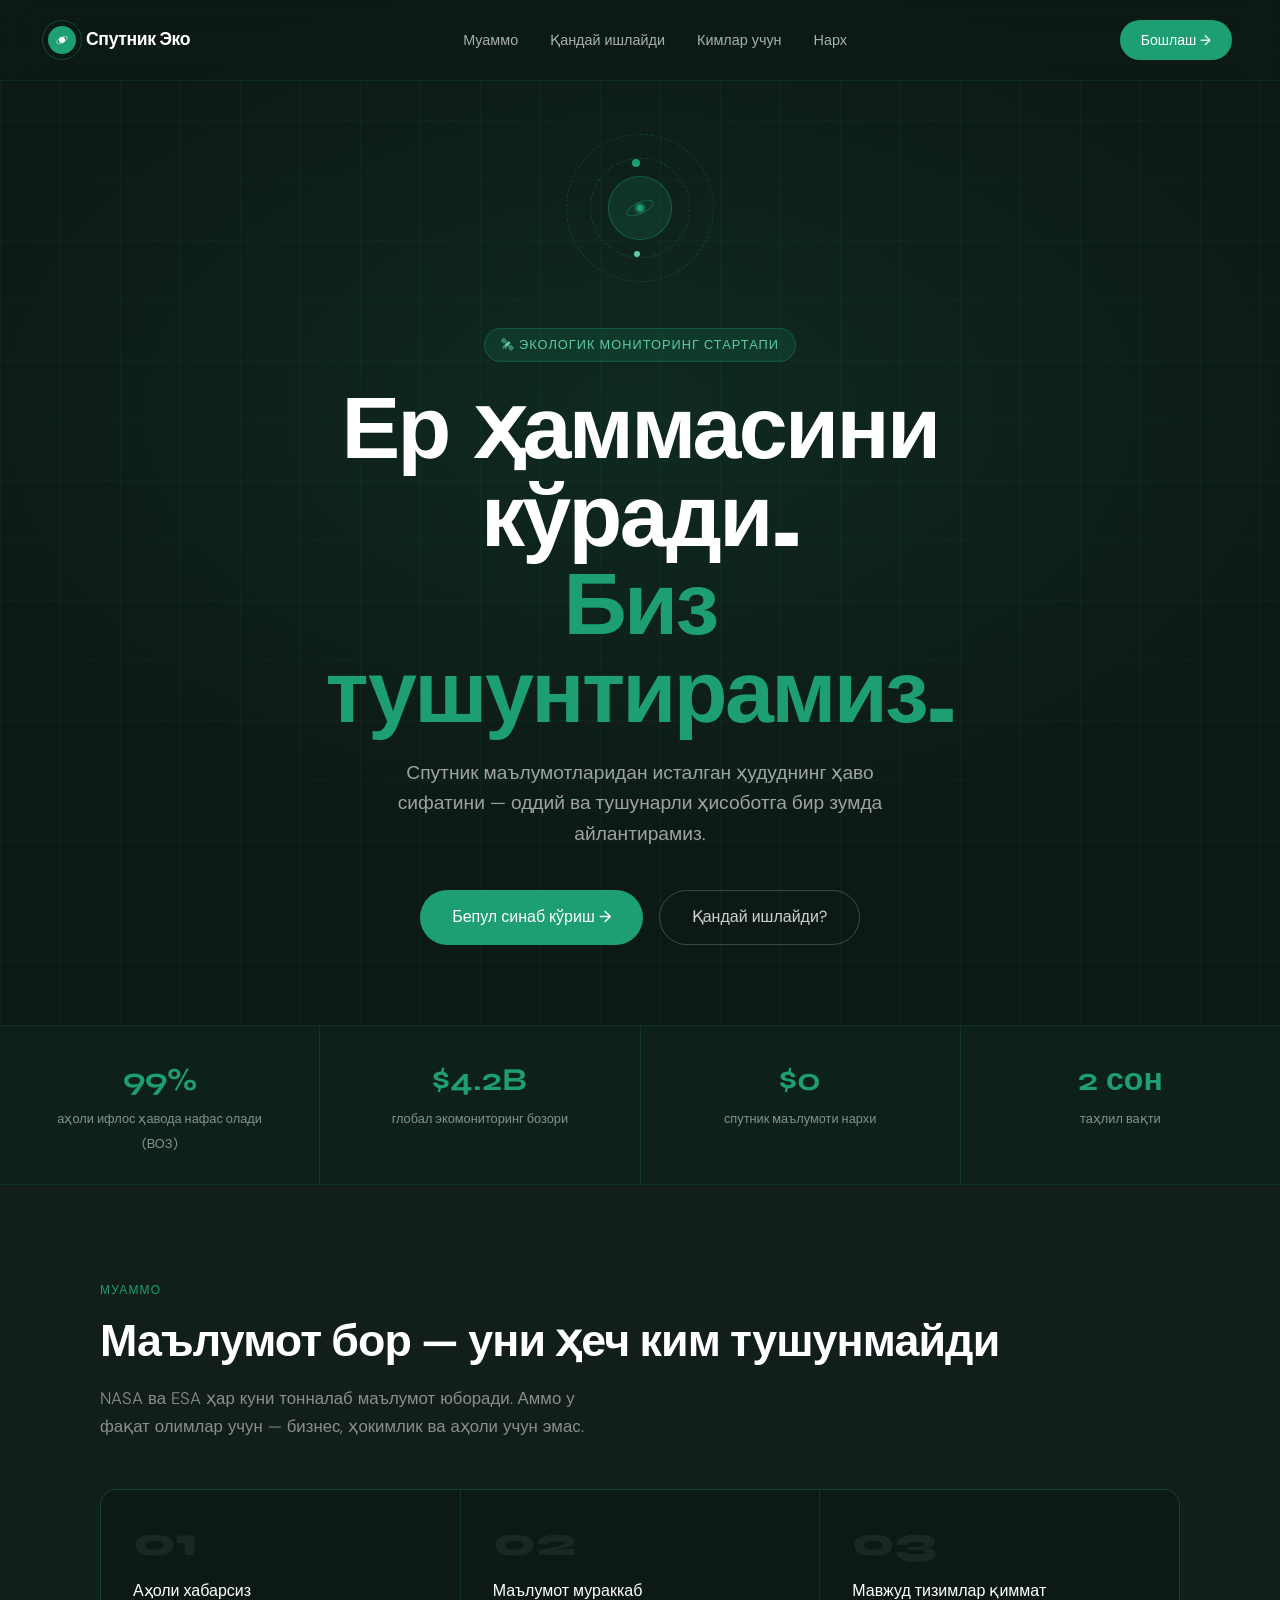
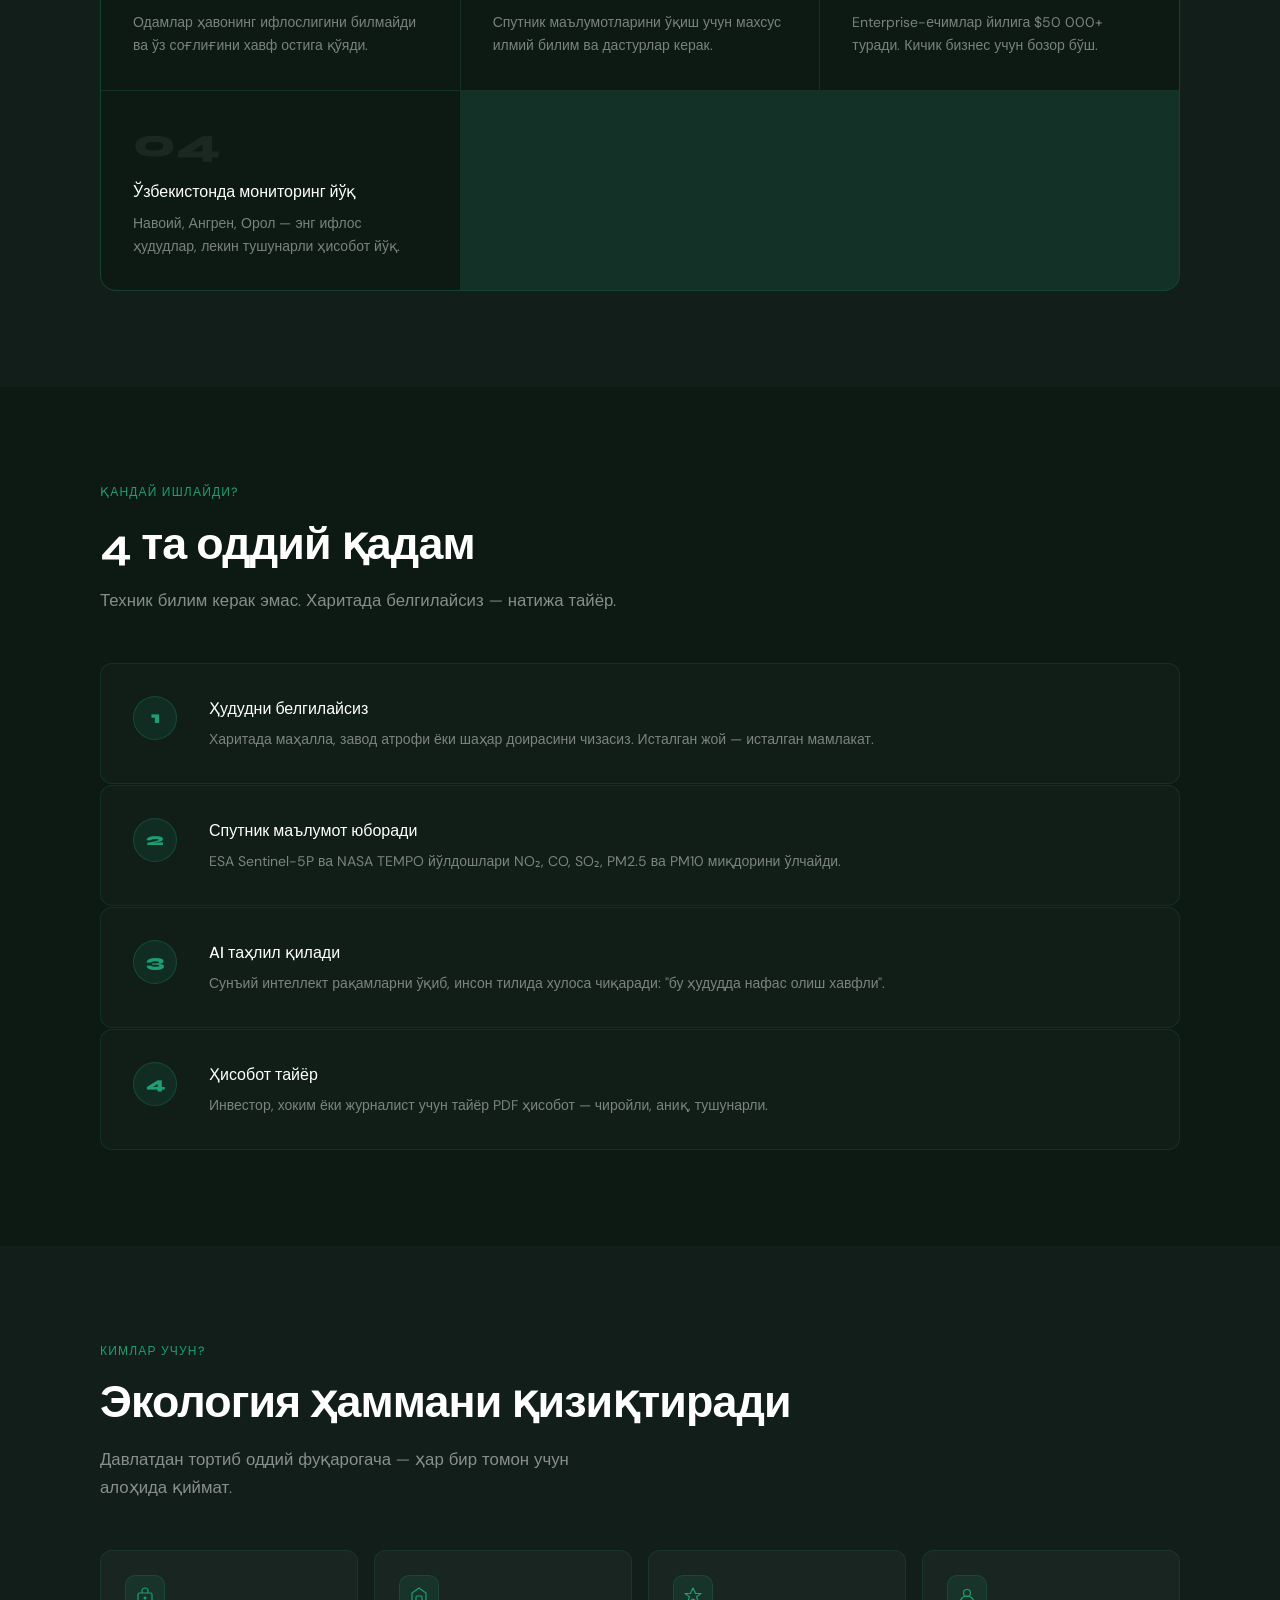
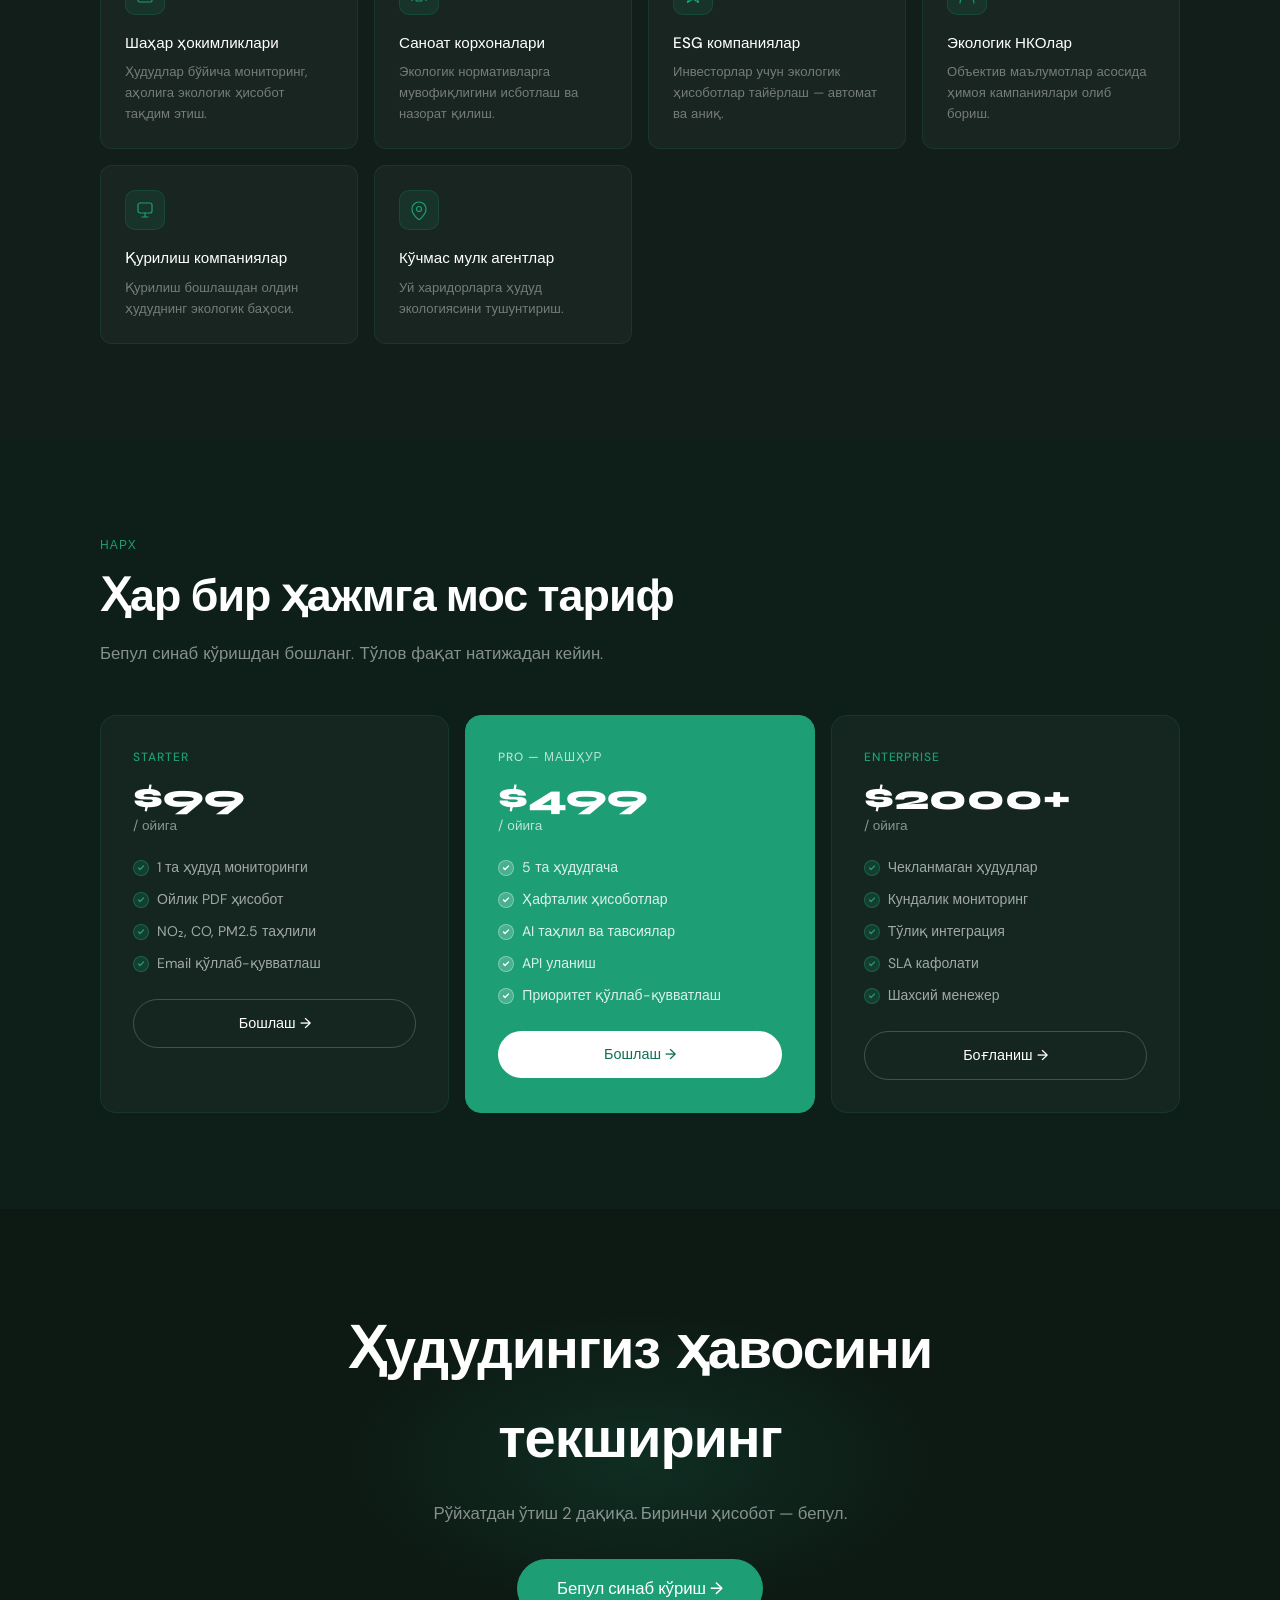
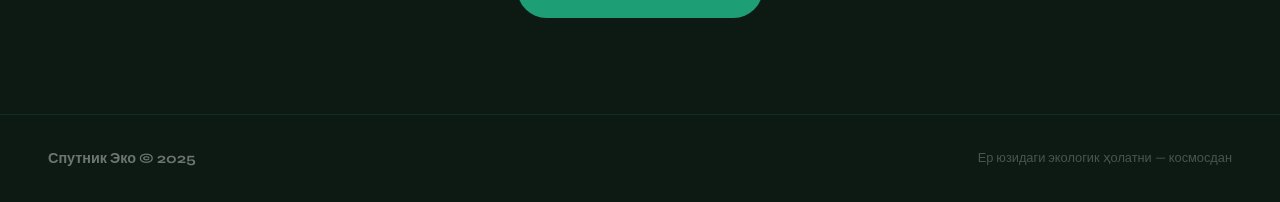
==== landing/index.html @ 4cb1cac5 "changes in landing" ====
<!DOCTYPE html>
<html lang="uz">
<head>
<meta charset="UTF-8">
<meta name="viewport" content="width=device-width, initial-scale=1.0">
<title>Спутник Эко — Экологик мониторинг платформаси</title>
<link href="https://fonts.googleapis.com/css2?family=Syne:wght@400;500;600;700;800&family=DM+Sans:ital,opsz,wght@0,9..40,300;0,9..40,400;0,9..40,500;1,9..40,300&display=swap" rel="stylesheet">
<style>
  *, *::before, *::after { box-sizing: border-box; margin: 0; padding: 0; }

  :root {
    --green: #1D9E75;
    --green-light: #5DCAA5;
    --green-dark: #0F6E56;
    --green-pale: #E1F5EE;
    --ink: #0D1A14;
    --ink2: #2A3D34;
    --muted: #6B8A7A;
    --border: rgba(29,158,117,0.15);
    --surface: #F4FAF7;
    --white: #FFFFFF;
  }

  html { scroll-behavior: smooth; }

  body {
    font-family: 'DM Sans', sans-serif;
    background: var(--ink);
    color: var(--white);
    overflow-x: hidden;
    line-height: 1.6;
  }

  /* ── NAV ── */
  nav {
    position: fixed; top: 0; left: 0; right: 0; z-index: 100;
    display: flex; align-items: center; justify-content: space-between;
    padding: 1.25rem 3rem;
    background: rgba(13,26,20,0.85);
    backdrop-filter: blur(16px);
    border-bottom: 1px solid var(--border);
  }
  .nav-logo {
    display: flex; align-items: center; gap: 10px;
    font-family: 'Syne', sans-serif; font-weight: 700; font-size: 1.1rem;
    color: var(--white); text-decoration: none; letter-spacing: -0.02em;
  }
  .nav-logo .dot {
    width: 28px; height: 28px; border-radius: 50%;
    background: var(--green); display: flex; align-items: center; justify-content: center;
    position: relative;
  }
  .nav-logo .dot::after {
    content: ''; position: absolute;
    width: 40px; height: 40px; border-radius: 50%;
    border: 1px solid rgba(29,158,117,0.35);
    animation: ping 2s ease-in-out infinite;
  }
  @keyframes ping {
    0%,100% { transform: scale(1); opacity: 0.6; }
    50% { transform: scale(1.3); opacity: 0; }
  }
  .nav-links { display: flex; gap: 2rem; list-style: none; }
  .nav-links a {
    color: rgba(255,255,255,0.65); text-decoration: none;
    font-size: 0.9rem; font-weight: 400; transition: color 0.2s;
  }
  .nav-links a:hover { color: var(--white); }
  .nav-cta {
    background: var(--green); color: var(--white);
    padding: 0.55rem 1.3rem; border-radius: 100px;
    font-size: 0.875rem; font-weight: 500; text-decoration: none;
    transition: background 0.2s;
  }
  .nav-cta:hover { background: var(--green-dark); }

  /* ── HERO ── */
  .hero {
    min-height: 100vh; display: flex; flex-direction: column;
    align-items: center; justify-content: center;
    padding: 8rem 2rem 5rem; text-align: center;
    position: relative; overflow: hidden;
  }
  .hero-bg {
    position: absolute; inset: 0; z-index: 0;
    background: radial-gradient(ellipse 80% 60% at 50% 40%, rgba(29,158,117,0.12) 0%, transparent 70%);
  }
  .grid-lines {
    position: absolute; inset: 0; z-index: 0;
    background-image:
      linear-gradient(rgba(29,158,117,0.06) 1px, transparent 1px),
      linear-gradient(90deg, rgba(29,158,117,0.06) 1px, transparent 1px);
    background-size: 60px 60px;
  }

  /* orbit animation */
  .orbit-wrap {
    position: relative; width: 160px; height: 160px;
    margin: 0 auto 2.5rem; z-index: 1;
  }
  .orbit-core {
    position: absolute; top: 50%; left: 50%;
    transform: translate(-50%,-50%);
    width: 64px; height: 64px; border-radius: 50%;
    background: rgba(29,158,117,0.15);
    border: 1px solid rgba(29,158,117,0.4);
    display: flex; align-items: center; justify-content: center;
  }
  .orbit-core svg { width: 32px; height: 32px; }
  .orbit-ring {
    position: absolute; top: 50%; left: 50%;
    border-radius: 50%; border: 1px dashed rgba(29,158,117,0.25);
  }
  .ring1 { width: 100px; height: 100px; margin: -50px 0 0 -50px; animation: spin 8s linear infinite; }
  .ring2 { width: 148px; height: 148px; margin: -74px 0 0 -74px; animation: spin 14s linear infinite reverse; }
  .orbit-dot {
    position: absolute; border-radius: 50%;
    top: 0; left: 50%; transform: translateX(-50%);
  }
  .d1 { width: 8px; height: 8px; background: var(--green); margin-left: -4px; }
  .d2 { width: 6px; height: 6px; background: var(--green-light); margin-left: -3px; top: auto; bottom: 0; }
  @keyframes spin { to { transform: rotate(360deg); } }

  .hero-tag {
    display: inline-block; z-index: 1; margin-bottom: 1.5rem;
    background: rgba(29,158,117,0.15); border: 1px solid rgba(29,158,117,0.3);
    color: var(--green-light); padding: 0.35rem 1rem; border-radius: 100px;
    font-size: 0.8rem; font-weight: 500; letter-spacing: 0.08em;
    text-transform: uppercase;
  }
  .hero h1 {
    font-family: 'Syne', sans-serif; font-weight: 800;
    font-size: clamp(2.8rem, 7vw, 5.5rem);
    line-height: 1.0; letter-spacing: -0.03em;
    color: var(--white); z-index: 1; max-width: 800px;
    margin-bottom: 1.25rem;
  }
  .hero h1 .accent { color: var(--green); }
  .hero p {
    font-size: clamp(1rem, 2vw, 1.2rem); color: rgba(255,255,255,0.6);
    max-width: 520px; z-index: 1; margin-bottom: 2.5rem; font-weight: 300;
  }
  .hero-btns { display: flex; gap: 1rem; flex-wrap: wrap; justify-content: center; z-index: 1; }
  .btn-primary {
    background: var(--green); color: var(--white);
    padding: 0.85rem 2rem; border-radius: 100px;
    font-size: 1rem; font-weight: 500; text-decoration: none;
    transition: all 0.2s; border: none; cursor: pointer;
    display: inline-flex; align-items: center; gap: 8px;
  }
  .btn-primary:hover { background: var(--green-dark); transform: translateY(-2px); }
  .btn-ghost {
    background: transparent; color: rgba(255,255,255,0.8);
    padding: 0.85rem 2rem; border-radius: 100px;
    font-size: 1rem; font-weight: 400; text-decoration: none;
    border: 1px solid rgba(255,255,255,0.2); transition: all 0.2s;
  }
  .btn-ghost:hover { border-color: rgba(255,255,255,0.5); color: var(--white); }

  /* stats strip */
  .stats-strip {
    background: rgba(29,158,117,0.06); border-top: 1px solid var(--border);
    border-bottom: 1px solid var(--border);
    display: flex; justify-content: center; flex-wrap: wrap; gap: 0;
  }
  .stat-item {
    padding: 1.75rem 3rem; text-align: center;
    border-right: 1px solid var(--border); flex: 1; min-width: 160px;
  }
  .stat-item:last-child { border-right: none; }
  .stat-num {
    font-family: 'Syne', sans-serif; font-size: 2rem; font-weight: 700;
    color: var(--green); display: block;
  }
  .stat-label { font-size: 0.8rem; color: rgba(255,255,255,0.5); margin-top: 2px; }

  /* ── SECTIONS ── */
  section { padding: 6rem 2rem; }
  .container { max-width: 1080px; margin: 0 auto; }
  .section-tag {
    font-size: 0.75rem; font-weight: 500; letter-spacing: 0.1em;
    text-transform: uppercase; color: var(--green); margin-bottom: 1rem;
    display: block;
  }
  .section-title {
    font-family: 'Syne', sans-serif; font-weight: 700;
    font-size: clamp(1.8rem, 4vw, 2.8rem);
    letter-spacing: -0.02em; line-height: 1.15;
    color: var(--white); margin-bottom: 1rem;
  }
  .section-sub {
    font-size: 1.05rem; color: rgba(255,255,255,0.5);
    max-width: 520px; font-weight: 300; line-height: 1.7;
  }

  /* ── PROBLEM ── */
  .problem-section { background: rgba(255,255,255,0.02); }
  .problem-grid {
    display: grid; grid-template-columns: repeat(auto-fit, minmax(280px, 1fr));
    gap: 1px; background: var(--border); border: 1px solid var(--border);
    border-radius: 16px; overflow: hidden; margin-top: 3rem;
  }
  .problem-card {
    background: var(--ink); padding: 2rem;
    transition: background 0.2s;
  }
  .problem-card:hover { background: rgba(29,158,117,0.05); }
  .prob-num {
    font-family: 'Syne', sans-serif; font-size: 2.5rem; font-weight: 800;
    color: rgba(255,255,255,0.06); line-height: 1; margin-bottom: 1rem;
  }
  .prob-title {
    font-size: 1rem; font-weight: 500; color: var(--white);
    margin-bottom: 0.5rem;
  }
  .prob-text { font-size: 0.875rem; color: rgba(255,255,255,0.45); line-height: 1.65; }

  /* ── HOW IT WORKS ── */
  .steps {
    display: flex; flex-direction: column; gap: 1px;
    margin-top: 3rem; position: relative;
  }
  .step {
    display: flex; gap: 2rem; align-items: flex-start;
    padding: 2rem; background: rgba(255,255,255,0.02);
    border: 1px solid var(--border); border-radius: 12px;
    transition: all 0.25s;
  }
  .step:hover { background: rgba(29,158,117,0.06); border-color: rgba(29,158,117,0.3); }
  .step-num {
    font-family: 'Syne', sans-serif; font-weight: 800; font-size: 1.1rem;
    color: var(--green); background: rgba(29,158,117,0.12);
    border: 1px solid rgba(29,158,117,0.25); border-radius: 50%;
    width: 44px; height: 44px; display: flex; align-items: center;
    justify-content: center; flex-shrink: 0;
  }
  .step-body h3 { font-size: 1rem; font-weight: 500; color: var(--white); margin-bottom: 0.4rem; }
  .step-body p { font-size: 0.875rem; color: rgba(255,255,255,0.45); line-height: 1.65; }

  /* ── FOR WHO ── */
  .audience-grid {
    display: grid; grid-template-columns: repeat(auto-fit, minmax(220px, 1fr));
    gap: 16px; margin-top: 3rem;
  }
  .aud-card {
    background: rgba(255,255,255,0.03); border: 1px solid var(--border);
    border-radius: 12px; padding: 1.5rem;
    transition: all 0.2s;
  }
  .aud-card:hover {
    background: rgba(29,158,117,0.08);
    border-color: rgba(29,158,117,0.3);
    transform: translateY(-4px);
  }
  .aud-icon {
    width: 40px; height: 40px; border-radius: 10px;
    background: rgba(29,158,117,0.12); border: 1px solid rgba(29,158,117,0.2);
    display: flex; align-items: center; justify-content: center;
    margin-bottom: 1rem;
  }
  .aud-title { font-size: 0.95rem; font-weight: 500; color: var(--white); margin-bottom: 0.4rem; }
  .aud-desc { font-size: 0.82rem; color: rgba(255,255,255,0.4); line-height: 1.6; }

  /* ── PRICING ── */
  .pricing-section { background: rgba(29,158,117,0.04); }
  .pricing-grid {
    display: grid; grid-template-columns: repeat(auto-fit, minmax(240px, 1fr));
    gap: 16px; margin-top: 3rem;
  }
  .price-card {
    background: rgba(255,255,255,0.03); border: 1px solid var(--border);
    border-radius: 16px; padding: 2rem; transition: all 0.2s;
  }
  .price-card.featured {
    background: var(--green); border-color: var(--green);
  }
  .price-card:hover:not(.featured) {
    border-color: rgba(29,158,117,0.4); transform: translateY(-4px);
  }
  .price-label { font-size: 0.75rem; font-weight: 500; letter-spacing: 0.08em; text-transform: uppercase; margin-bottom: 0.75rem; }
  .price-card:not(.featured) .price-label { color: var(--green); }
  .price-card.featured .price-label { color: rgba(255,255,255,0.7); }
  .price-amount {
    font-family: 'Syne', sans-serif; font-weight: 800; font-size: 2.2rem;
    color: var(--white); line-height: 1;
  }
  .price-period { font-size: 0.85rem; color: rgba(255,255,255,0.5); margin-bottom: 1.25rem; }
  .price-card.featured .price-period { color: rgba(255,255,255,0.7); }
  .price-features { list-style: none; display: flex; flex-direction: column; gap: 0.6rem; margin-bottom: 1.5rem; }
  .price-features li { font-size: 0.875rem; color: rgba(255,255,255,0.6); display: flex; align-items: center; gap: 8px; }
  .price-card.featured .price-features li { color: rgba(255,255,255,0.85); }
  .price-features li::before {
    content: ''; width: 16px; height: 16px; border-radius: 50%;
    background: rgba(29,158,117,0.2); border: 1px solid rgba(29,158,117,0.4);
    flex-shrink: 0; display: flex; align-items: center; justify-content: center;
    background-image: url("data:image/svg+xml,%3Csvg width='8' height='8' viewBox='0 0 8 8' fill='none' xmlns='http://www.w3.org/2000/svg'%3E%3Cpath d='M1.5 4L3 5.5L6.5 2' stroke='%231D9E75' stroke-width='1.2' stroke-linecap='round' stroke-linejoin='round'/%3E%3C/svg%3E");
    background-repeat: no-repeat; background-position: center;
  }
  .price-card.featured .price-features li::before {
    background-color: rgba(255,255,255,0.2); border-color: rgba(255,255,255,0.3);
    background-image: url("data:image/svg+xml,%3Csvg width='8' height='8' viewBox='0 0 8 8' fill='none' xmlns='http://www.w3.org/2000/svg'%3E%3Cpath d='M1.5 4L3 5.5L6.5 2' stroke='white' stroke-width='1.2' stroke-linecap='round' stroke-linejoin='round'/%3E%3C/svg%3E");
  }
  .price-btn {
    display: block; width: 100%; text-align: center;
    padding: 0.75rem; border-radius: 100px; font-size: 0.9rem;
    font-weight: 500; text-decoration: none; transition: all 0.2s; cursor: pointer; border: none;
  }
  .price-btn-outline {
    background: transparent; color: var(--white);
    border: 1px solid rgba(255,255,255,0.2);
  }
  .price-btn-outline:hover { border-color: var(--green); color: var(--green); }
  .price-btn-white { background: var(--white); color: var(--green-dark); }
  .price-btn-white:hover { background: var(--green-pale); }

  /* ── CTA ── */
  .cta-section {
    text-align: center; position: relative; overflow: hidden;
  }
  .cta-glow {
    position: absolute; top: 50%; left: 50%; transform: translate(-50%,-50%);
    width: 600px; height: 300px; border-radius: 50%;
    background: radial-gradient(ellipse, rgba(29,158,117,0.15) 0%, transparent 70%);
    pointer-events: none;
  }
  .cta-section h2 {
    font-family: 'Syne', sans-serif; font-weight: 800;
    font-size: clamp(2rem, 5vw, 3.5rem);
    letter-spacing: -0.02em; color: var(--white);
    max-width: 600px; margin: 0 auto 1rem; position: relative; z-index: 1;
  }
  .cta-section p { color: rgba(255,255,255,0.5); margin-bottom: 2rem; font-size: 1.05rem; position: relative; z-index: 1; }

  /* ── FOOTER ── */
  footer {
    border-top: 1px solid var(--border);
    padding: 2rem 3rem;
    display: flex; align-items: center; justify-content: space-between;
    flex-wrap: wrap; gap: 1rem;
  }
  .footer-logo {
    font-family: 'Syne', sans-serif; font-weight: 700;
    color: rgba(255,255,255,0.4); font-size: 0.9rem;
  }
  .footer-note { font-size: 0.8rem; color: rgba(255,255,255,0.25); }

  /* ── ANIMATIONS ── */
  .fade-in { opacity: 0; transform: translateY(24px); transition: opacity 0.7s ease, transform 0.7s ease; }
  .fade-in.visible { opacity: 1; transform: translateY(0); }

  @media (max-width: 640px) {
    nav { padding: 1rem 1.25rem; }
    .nav-links { display: none; }
    section { padding: 4rem 1.25rem; }
    .stat-item { padding: 1.25rem 1.5rem; }
    footer { padding: 1.5rem 1.25rem; flex-direction: column; }
  }
</style>
</head>
<body>

<!-- NAV -->
<nav>
  <a href="#" class="nav-logo">
    <div class="dot">
      <svg width="14" height="14" viewBox="0 0 14 14" fill="none">
        <circle cx="7" cy="7" r="3" fill="white"/>
        <ellipse cx="7" cy="7" rx="6" ry="2.5" stroke="white" stroke-width="0.8" fill="none" transform="rotate(-30 7 7)" opacity="0.6"/>
      </svg>
    </div>
    Спутник Эко
  </a>
  <ul class="nav-links">
    <li><a href="#muammo">Муаммо</a></li>
    <li><a href="#qanday">Қандай ишлайди</a></li>
    <li><a href="#kimlar">Кимлар учун</a></li>
    <li><a href="#narx">Нарх</a></li>
  </ul>
  <a href="#narx" class="nav-cta">Бошлаш →</a>
</nav>

<!-- HERO -->
<section class="hero">
  <div class="hero-bg"></div>
  <div class="grid-lines"></div>

  <div class="orbit-wrap">
    <div class="orbit-ring ring1">
      <div class="orbit-dot d1"></div>
      <div class="orbit-dot d2"></div>
    </div>
    <div class="orbit-ring ring2"></div>
    <div class="orbit-core">
      <svg viewBox="0 0 32 32" fill="none">
        <circle cx="16" cy="16" r="6" fill="#1D9E75" opacity="0.3"/>
        <circle cx="16" cy="16" r="3.5" fill="#1D9E75"/>
        <ellipse cx="16" cy="16" rx="14" ry="5.5" stroke="#1D9E75" stroke-width="1" fill="none" opacity="0.4" transform="rotate(-25 16 16)"/>
      </svg>
    </div>
  </div>

  <div class="hero-tag">🛰 Экологик мониторинг стартапи</div>

  <h1>
    Ер ҳаммасини кўради.<br>
    <span class="accent">Биз тушунтирамиз.</span>
  </h1>

  <p>Спутник маълумотларидан исталган ҳудуднинг ҳаво сифатини — оддий ва тушунарли ҳисоботга бир зумда айлантирамиз.</p>

  <div class="hero-btns">
    <a href="#narx" class="btn-primary">Бепул синаб кўриш →</a>
    <a href="#qanday" class="btn-ghost">Қандай ишлайди?</a>
  </div>
</section>

<!-- STATS -->
<div class="stats-strip">
  <div class="stat-item">
    <span class="stat-num">99%</span>
    <span class="stat-label">аҳоли ифлос ҳавода нафас олади (ВОЗ)</span>
  </div>
  <div class="stat-item">
    <span class="stat-num">$4.2B</span>
    <span class="stat-label">глобал экомониторинг бозори</span>
  </div>
  <div class="stat-item">
    <span class="stat-num">$0</span>
    <span class="stat-label">спутник маълумоти нархи</span>
  </div>
  <div class="stat-item">
    <span class="stat-num">2 сон</span>
    <span class="stat-label">таҳлил вақти</span>
  </div>
</div>

<!-- PROBLEM -->
<section id="muammo" class="problem-section">
  <div class="container">
    <span class="section-tag fade-in">Муаммо</span>
    <h2 class="section-title fade-in">Маълумот бор — уни ҳеч ким тушунмайди</h2>
    <p class="section-sub fade-in">NASA ва ESA ҳар куни тонналаб маълумот юборади. Аммо у фақат олимлар учун — бизнес, ҳокимлик ва аҳоли учун эмас.</p>
    <div class="problem-grid">
      <div class="problem-card fade-in">
        <div class="prob-num">01</div>
        <div class="prob-title">Аҳоли хабарсиз</div>
        <div class="prob-text">Одамлар ҳавонинг ифлослигини билмайди ва ўз соғлиғини хавф остига қўяди.</div>
      </div>
      <div class="problem-card fade-in">
        <div class="prob-num">02</div>
        <div class="prob-title">Маълумот мураккаб</div>
        <div class="prob-text">Спутник маълумотларини ўқиш учун махсус илмий билим ва дастурлар керак.</div>
      </div>
      <div class="problem-card fade-in">
        <div class="prob-num">03</div>
        <div class="prob-title">Мавжуд тизимлар қиммат</div>
        <div class="prob-text">Enterprise-ечимлар йилига $50 000+ туради. Кичик бизнес учун бозор бўш.</div>
      </div>
      <div class="problem-card fade-in">
        <div class="prob-num">04</div>
        <div class="prob-title">Ўзбекистонда мониторинг йўқ</div>
        <div class="prob-text">Навоий, Ангрен, Орол — энг ифлос ҳудудлар, лекин тушунарли ҳисобот йўқ.</div>
      </div>
    </div>
  </div>
</section>

<!-- HOW IT WORKS -->
<section id="qanday">
  <div class="container">
    <span class="section-tag fade-in">Қандай ишлайди?</span>
    <h2 class="section-title fade-in">4 та оддий қадам</h2>
    <p class="section-sub fade-in">Техник билим керак эмас. Харитада белгилайсиз — натижа тайёр.</p>
    <div class="steps">
      <div class="step fade-in">
        <div class="step-num">1</div>
        <div class="step-body">
          <h3>Ҳудудни белгилайсиз</h3>
          <p>Харитада маҳалла, завод атрофи ёки шаҳар доирасини чизасиз. Исталган жой — исталган мамлакат.</p>
        </div>
      </div>
      <div class="step fade-in">
        <div class="step-num">2</div>
        <div class="step-body">
          <h3>Спутник маълумот юборади</h3>
          <p>ESA Sentinel-5P ва NASA TEMPO йўлдошлари NO₂, CO, SO₂, PM2.5 ва PM10 миқдорини ўлчайди.</p>
        </div>
      </div>
      <div class="step fade-in">
        <div class="step-num">3</div>
        <div class="step-body">
          <h3>AI таҳлил қилади</h3>
          <p>Сунъий интеллект рақамларни ўқиб, инсон тилида хулоса чиқаради: "бу ҳудудда нафас олиш хавфли".</p>
        </div>
      </div>
      <div class="step fade-in">
        <div class="step-num">4</div>
        <div class="step-body">
          <h3>Ҳисобот тайёр</h3>
          <p>Инвестор, хоким ёки журналист учун тайёр PDF ҳисобот — чиройли, аниқ, тушунарли.</p>
        </div>
      </div>
    </div>
  </div>
</section>

<!-- FOR WHO -->
<section id="kimlar" style="background: rgba(255,255,255,0.02);">
  <div class="container">
    <span class="section-tag fade-in">Кимлар учун?</span>
    <h2 class="section-title fade-in">Экология ҳаммани қизиқтиради</h2>
    <p class="section-sub fade-in">Давлатдан тортиб оддий фуқарогача — ҳар бир томон учун алоҳида қиймат.</p>
    <div class="audience-grid">
      <div class="aud-card fade-in">
        <div class="aud-icon">
          <svg width="20" height="20" viewBox="0 0 20 20" fill="none">
            <rect x="3" y="8" width="14" height="9" rx="1.5" stroke="#1D9E75" stroke-width="1.2"/>
            <path d="M7 8V6a3 3 0 016 0v2" stroke="#1D9E75" stroke-width="1.2"/>
            <circle cx="10" cy="13" r="1.5" fill="#1D9E75"/>
          </svg>
        </div>
        <div class="aud-title">Шаҳар ҳокимликлари</div>
        <div class="aud-desc">Ҳудудлар бўйича мониторинг, аҳолига экологик ҳисобот тақдим этиш.</div>
      </div>
      <div class="aud-card fade-in">
        <div class="aud-icon">
          <svg width="20" height="20" viewBox="0 0 20 20" fill="none">
            <path d="M3 16V8l7-5 7 5v8" stroke="#1D9E75" stroke-width="1.2"/>
            <rect x="7" y="11" width="6" height="5" rx="1" stroke="#1D9E75" stroke-width="1.2"/>
          </svg>
        </div>
        <div class="aud-title">Саноат корхоналари</div>
        <div class="aud-desc">Экологик нормативларга мувофиқлигини исботлаш ва назорат қилиш.</div>
      </div>
      <div class="aud-card fade-in">
        <div class="aud-icon">
          <svg width="20" height="20" viewBox="0 0 20 20" fill="none">
            <path d="M10 3L12.5 8.5H18L13.5 11.8L15.5 17.5L10 14L4.5 17.5L6.5 11.8L2 8.5H7.5L10 3Z" stroke="#1D9E75" stroke-width="1.2" stroke-linejoin="round"/>
          </svg>
        </div>
        <div class="aud-title">ESG компаниялар</div>
        <div class="aud-desc">Инвесторлар учун экологик ҳисоботлар тайёрлаш — автомат ва аниқ.</div>
      </div>
      <div class="aud-card fade-in">
        <div class="aud-icon">
          <svg width="20" height="20" viewBox="0 0 20 20" fill="none">
            <circle cx="10" cy="8" r="3.5" stroke="#1D9E75" stroke-width="1.2"/>
            <path d="M3 18c0-3.9 3.1-7 7-7s7 3.1 7 7" stroke="#1D9E75" stroke-width="1.2" stroke-linecap="round"/>
          </svg>
        </div>
        <div class="aud-title">Экологик НКОлар</div>
        <div class="aud-desc">Объектив маълумотлар асосида ҳимоя кампаниялари олиб бориш.</div>
      </div>
      <div class="aud-card fade-in">
        <div class="aud-icon">
          <svg width="20" height="20" viewBox="0 0 20 20" fill="none">
            <rect x="3" y="3" width="14" height="10" rx="2" stroke="#1D9E75" stroke-width="1.2"/>
            <path d="M7 17h6M10 13v4" stroke="#1D9E75" stroke-width="1.2" stroke-linecap="round"/>
          </svg>
        </div>
        <div class="aud-title">Қурилиш компаниялар</div>
        <div class="aud-desc">Қурилиш бошлашдан олдин ҳудуднинг экологик баҳоси.</div>
      </div>
      <div class="aud-card fade-in">
        <div class="aud-icon">
          <svg width="20" height="20" viewBox="0 0 20 20" fill="none">
            <path d="M10 2C6.1 2 3 5.1 3 9c0 5.3 7 11 7 11s7-5.7 7-11c0-3.9-3.1-7-7-7z" stroke="#1D9E75" stroke-width="1.2"/>
            <circle cx="10" cy="9" r="2.5" stroke="#1D9E75" stroke-width="1.2"/>
          </svg>
        </div>
        <div class="aud-title">Кўчмас мулк агентлар</div>
        <div class="aud-desc">Уй харидорларга ҳудуд экологиясини тушунтириш.</div>
      </div>
    </div>
  </div>
</section>

<!-- PRICING -->
<section id="narx" class="pricing-section">
  <div class="container">
    <span class="section-tag fade-in">Нарх</span>
    <h2 class="section-title fade-in">Ҳар бир ҳажмга мос тариф</h2>
    <p class="section-sub fade-in">Бепул синаб кўришдан бошланг. Тўлов фақат натижадан кейин.</p>
    <div class="pricing-grid">
      <div class="price-card fade-in">
        <div class="price-label">Starter</div>
        <div class="price-amount">$99</div>
        <div class="price-period">/ ойига</div>
        <ul class="price-features">
          <li>1 та ҳудуд мониторинги</li>
          <li>Ойлик PDF ҳисобот</li>
          <li>NO₂, CO, PM2.5 таҳлили</li>
          <li>Email қўллаб-қувватлаш</li>
        </ul>
        <a href="#" class="price-btn price-btn-outline">Бошлаш →</a>
      </div>
      <div class="price-card featured fade-in">
        <div class="price-label">Pro — Машҳур</div>
        <div class="price-amount">$499</div>
        <div class="price-period">/ ойига</div>
        <ul class="price-features">
          <li>5 та ҳудудгача</li>
          <li>Ҳафталик ҳисоботлар</li>
          <li>AI таҳлил ва тавсиялар</li>
          <li>API уланиш</li>
          <li>Приоритет қўллаб-қувватлаш</li>
        </ul>
        <a href="#" class="price-btn price-btn-white">Бошлаш →</a>
      </div>
      <div class="price-card fade-in">
        <div class="price-label">Enterprise</div>
        <div class="price-amount">$2000+</div>
        <div class="price-period">/ ойига</div>
        <ul class="price-features">
          <li>Чекланмаган ҳудудлар</li>
          <li>Кундалик мониторинг</li>
          <li>Тўлиқ интеграция</li>
          <li>SLA кафолати</li>
          <li>Шахсий менежер</li>
        </ul>
        <a href="#" class="price-btn price-btn-outline">Боғланиш →</a>
      </div>
    </div>
  </div>
</section>

<!-- CTA -->
<section class="cta-section">
  <div class="cta-glow"></div>
  <div class="container" style="text-align:center;">
    <h2 class="fade-in">Ҳудудингиз ҳавосини текширинг</h2>
    <p class="fade-in">Рўйхатдан ўтиш 2 дақиқа. Биринчи ҳисобот — бепул.</p>
    <a href="#" class="btn-primary fade-in" style="display:inline-flex; font-size:1.05rem; padding: 1rem 2.5rem;">
      Бепул синаб кўриш →
    </a>
  </div>
</section>

<!-- FOOTER -->
<footer>
  <div class="footer-logo">Спутник Эко © 2025</div>
  <div class="footer-note">Ер юзидаги экологик ҳолатни — космосдан</div>
</footer>

<script>
  const observer = new IntersectionObserver((entries) => {
    entries.forEach((e, i) => {
      if (e.isIntersecting) {
        setTimeout(() => e.target.classList.add('visible'), i * 80);
        observer.unobserve(e.target);
      }
    });
  }, { threshold: 0.12 });
  document.querySelectorAll('.fade-in').forEach(el => observer.observe(el));
</script>
</body>
</html>
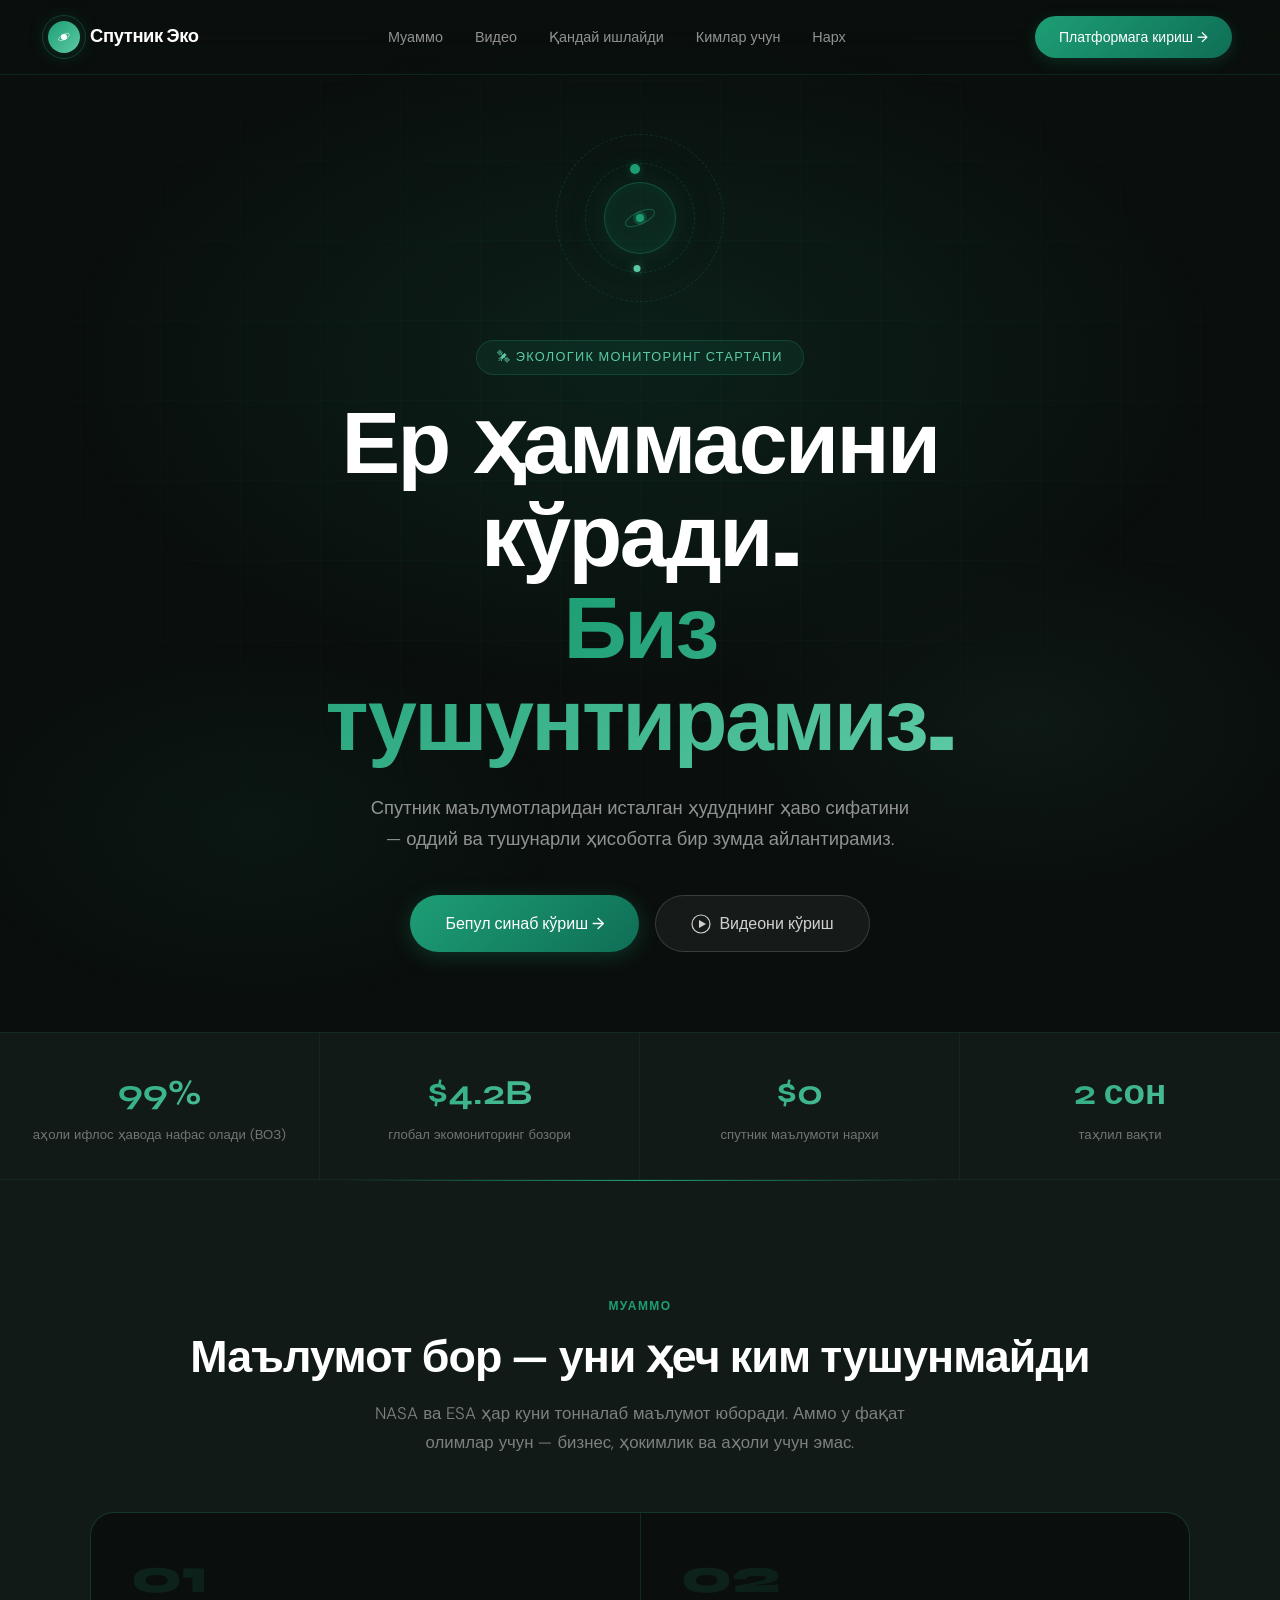
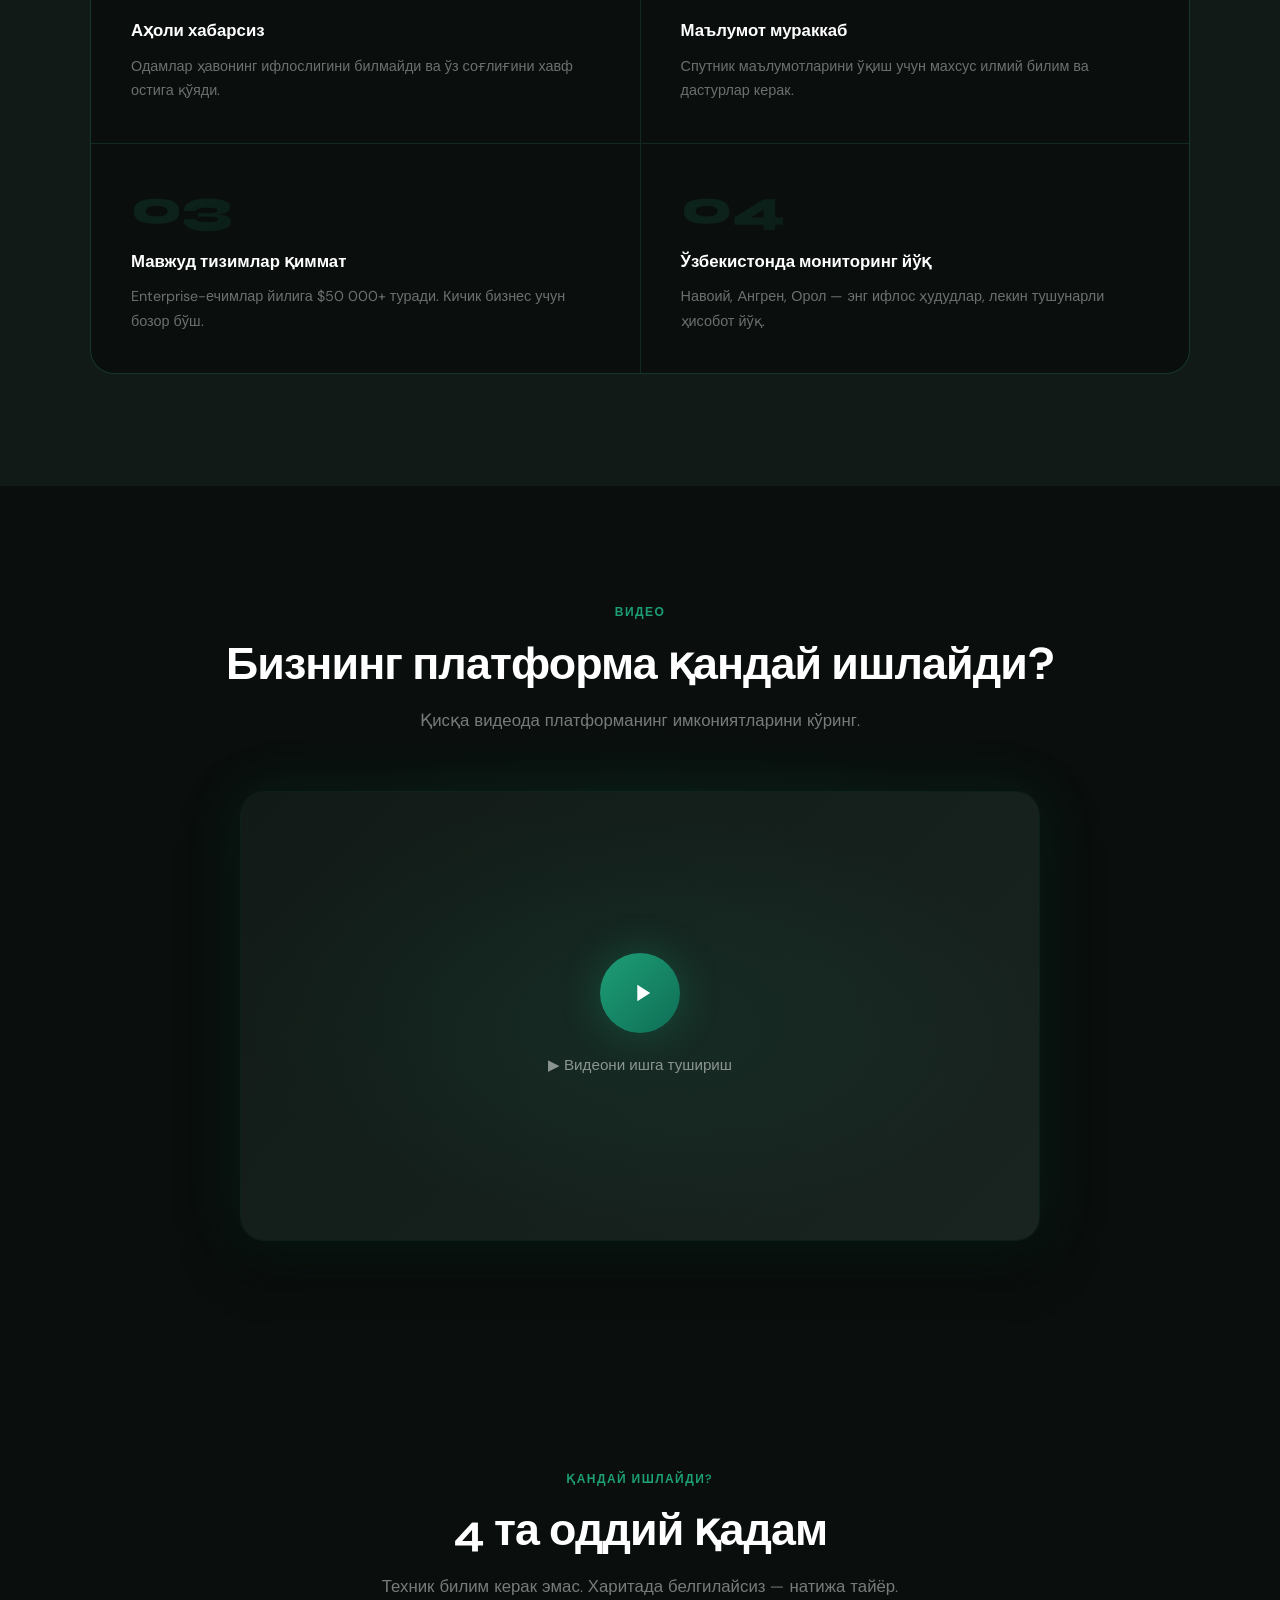
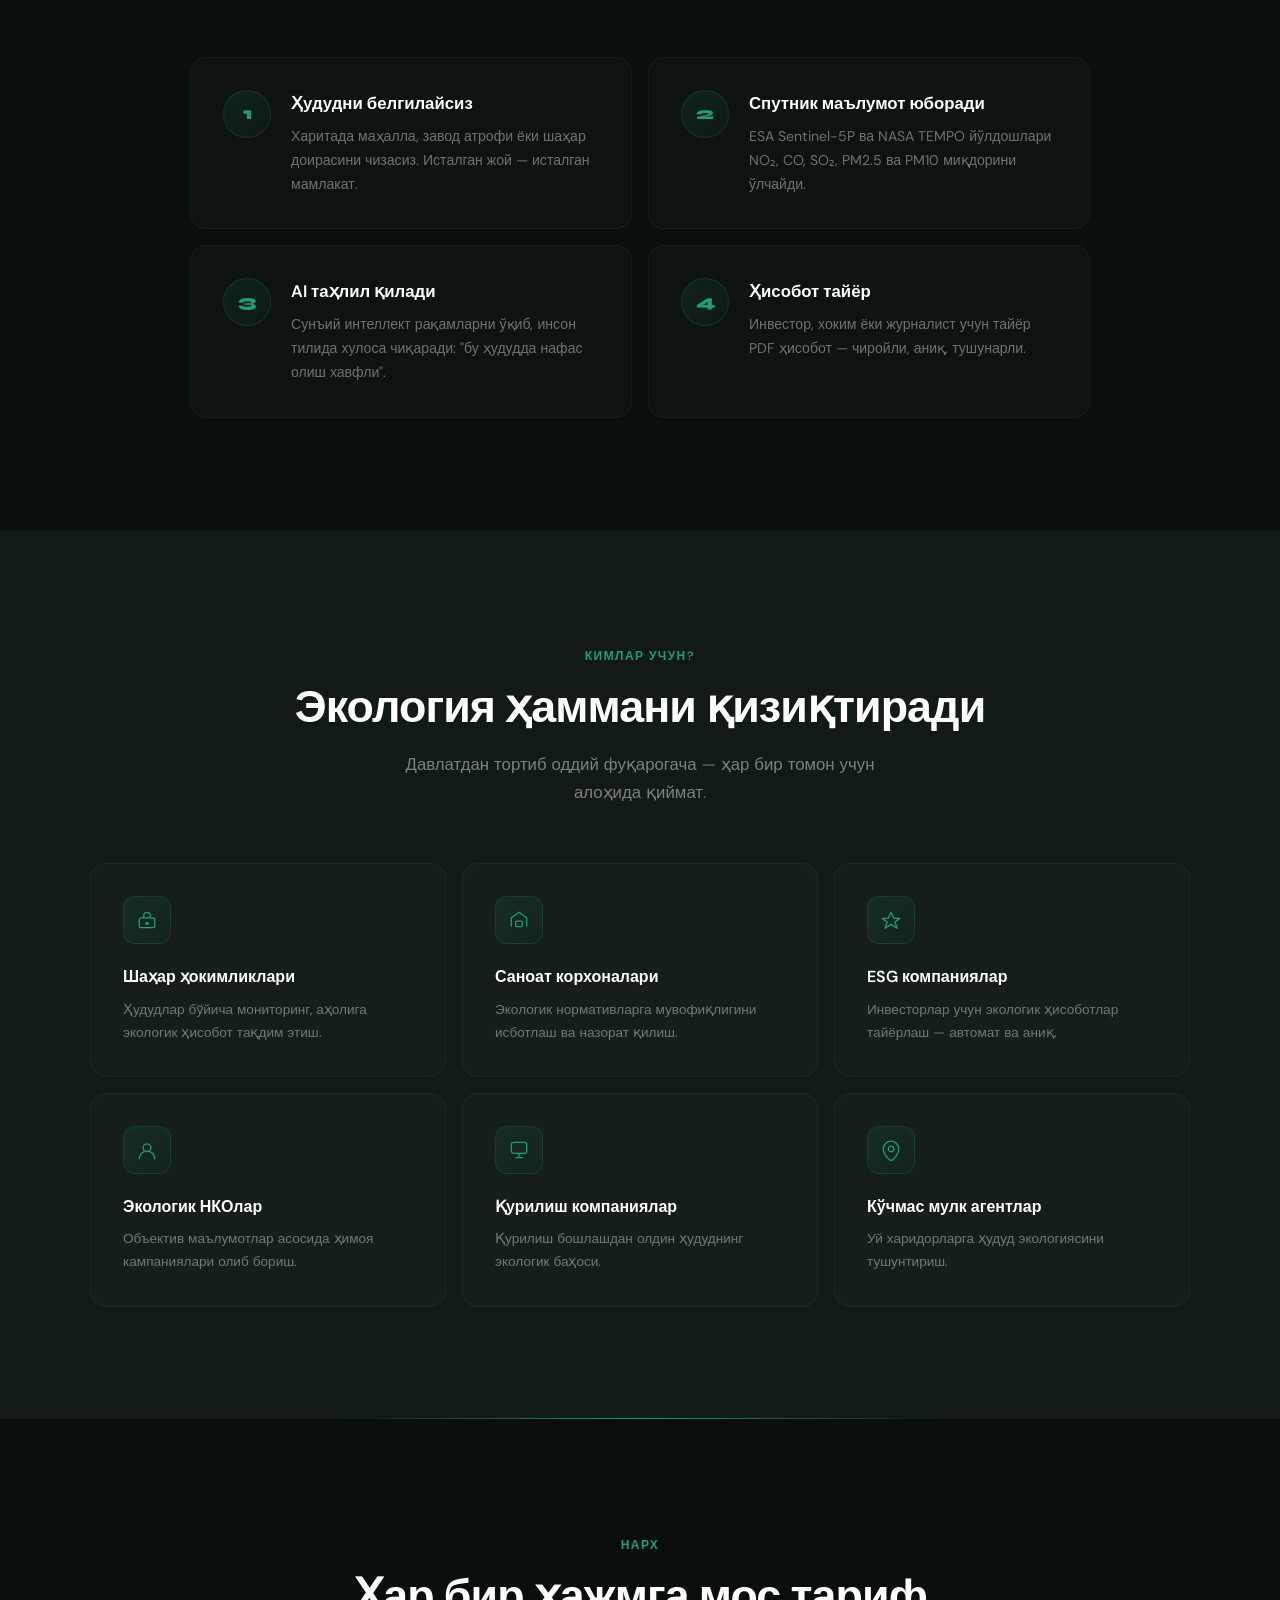
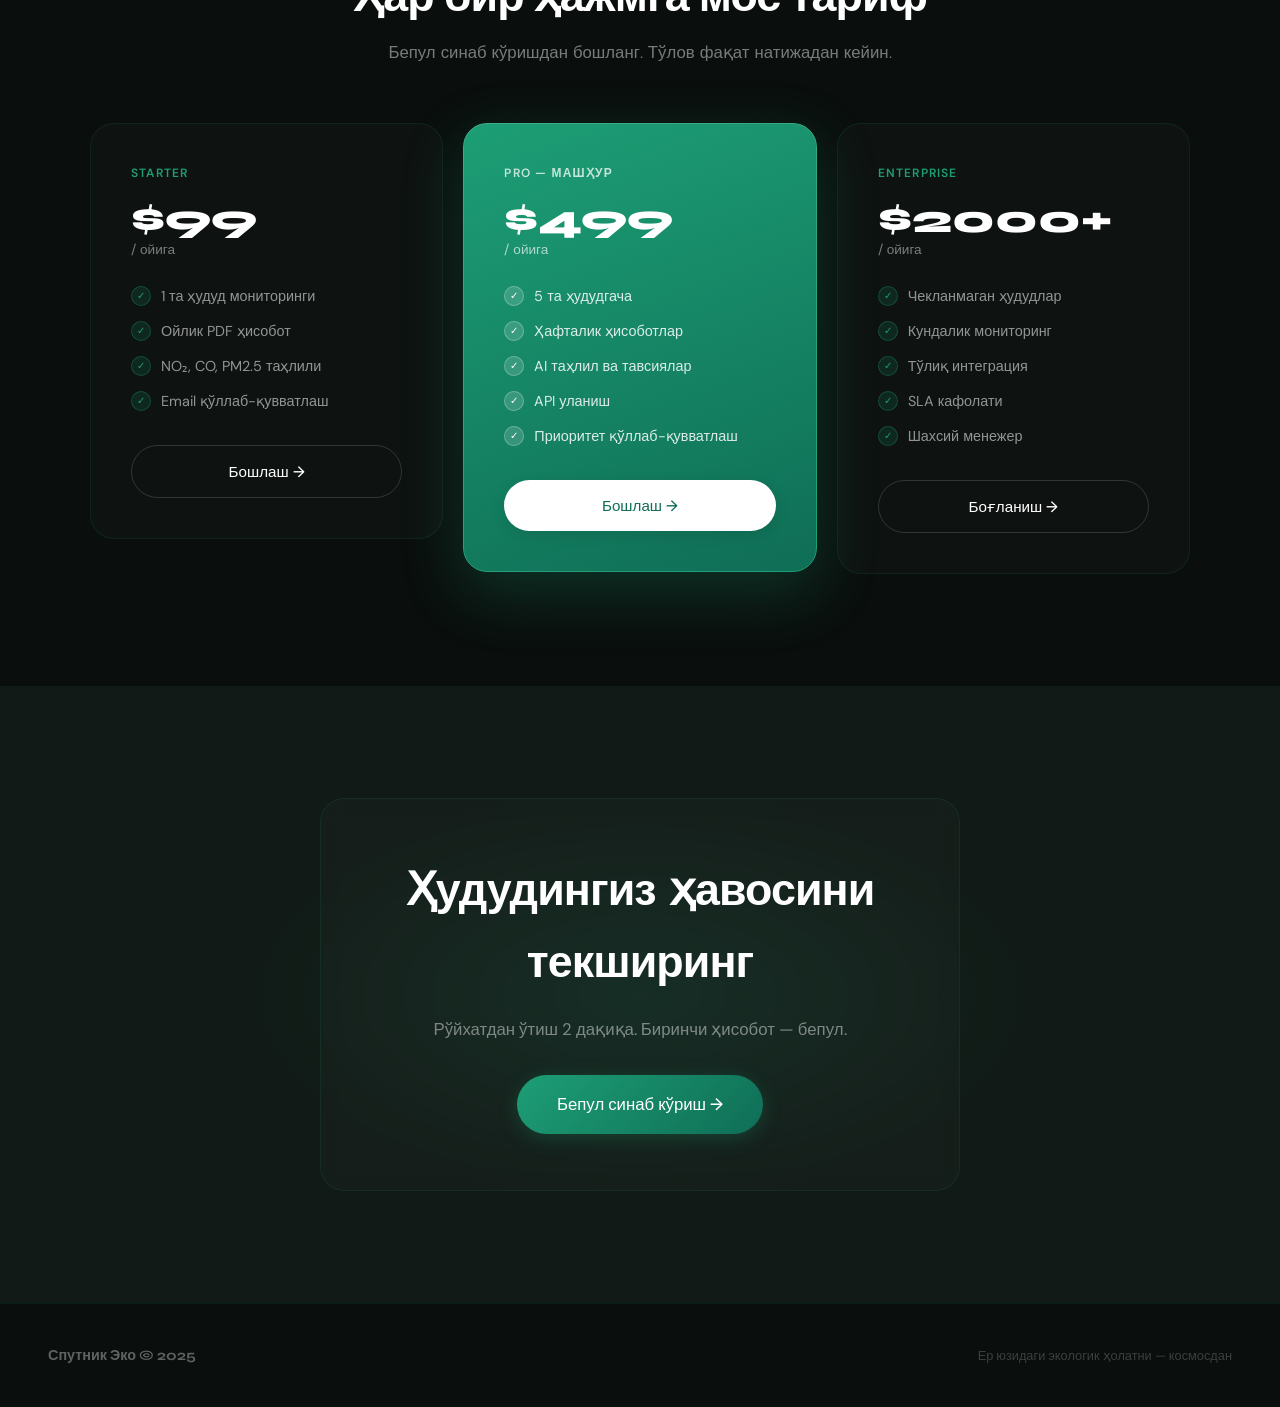
==== commit 3f1d067a: "changed style of landing file" ====
--- a/landing/index.html
+++ b/landing/index.html
@@ -1,657 +1,1575 @@
 <!DOCTYPE html>
 <html lang="uz">
+
 <head>
-<meta charset="UTF-8">
-<meta name="viewport" content="width=device-width, initial-scale=1.0">
-<title>Спутник Эко — Экологик мониторинг платформаси</title>
-<link href="https://fonts.googleapis.com/css2?family=Syne:wght@400;500;600;700;800&family=DM+Sans:ital,opsz,wght@0,9..40,300;0,9..40,400;0,9..40,500;1,9..40,300&display=swap" rel="stylesheet">
-<style>
-  *, *::before, *::after { box-sizing: border-box; margin: 0; padding: 0; }
-
-  :root {
-    --green: #1D9E75;
-    --green-light: #5DCAA5;
-    --green-dark: #0F6E56;
-    --green-pale: #E1F5EE;
-    --ink: #0D1A14;
-    --ink2: #2A3D34;
-    --muted: #6B8A7A;
-    --border: rgba(29,158,117,0.15);
-    --surface: #F4FAF7;
-    --white: #FFFFFF;
-  }
-
-  html { scroll-behavior: smooth; }
-
-  body {
-    font-family: 'DM Sans', sans-serif;
-    background: var(--ink);
-    color: var(--white);
-    overflow-x: hidden;
-    line-height: 1.6;
-  }
-
-  /* ── NAV ── */
-  nav {
-    position: fixed; top: 0; left: 0; right: 0; z-index: 100;
-    display: flex; align-items: center; justify-content: space-between;
-    padding: 1.25rem 3rem;
-    background: rgba(13,26,20,0.85);
-    backdrop-filter: blur(16px);
-    border-bottom: 1px solid var(--border);
-  }
-  .nav-logo {
-    display: flex; align-items: center; gap: 10px;
-    font-family: 'Syne', sans-serif; font-weight: 700; font-size: 1.1rem;
-    color: var(--white); text-decoration: none; letter-spacing: -0.02em;
-  }
-  .nav-logo .dot {
-    width: 28px; height: 28px; border-radius: 50%;
-    background: var(--green); display: flex; align-items: center; justify-content: center;
-    position: relative;
-  }
-  .nav-logo .dot::after {
-    content: ''; position: absolute;
-    width: 40px; height: 40px; border-radius: 50%;
-    border: 1px solid rgba(29,158,117,0.35);
-    animation: ping 2s ease-in-out infinite;
-  }
-  @keyframes ping {
-    0%,100% { transform: scale(1); opacity: 0.6; }
-    50% { transform: scale(1.3); opacity: 0; }
-  }
-  .nav-links { display: flex; gap: 2rem; list-style: none; }
-  .nav-links a {
-    color: rgba(255,255,255,0.65); text-decoration: none;
-    font-size: 0.9rem; font-weight: 400; transition: color 0.2s;
-  }
-  .nav-links a:hover { color: var(--white); }
-  .nav-cta {
-    background: var(--green); color: var(--white);
-    padding: 0.55rem 1.3rem; border-radius: 100px;
-    font-size: 0.875rem; font-weight: 500; text-decoration: none;
-    transition: background 0.2s;
-  }
-  .nav-cta:hover { background: var(--green-dark); }
-
-  /* ── HERO ── */
-  .hero {
-    min-height: 100vh; display: flex; flex-direction: column;
-    align-items: center; justify-content: center;
-    padding: 8rem 2rem 5rem; text-align: center;
-    position: relative; overflow: hidden;
-  }
-  .hero-bg {
-    position: absolute; inset: 0; z-index: 0;
-    background: radial-gradient(ellipse 80% 60% at 50% 40%, rgba(29,158,117,0.12) 0%, transparent 70%);
-  }
-  .grid-lines {
-    position: absolute; inset: 0; z-index: 0;
-    background-image:
-      linear-gradient(rgba(29,158,117,0.06) 1px, transparent 1px),
-      linear-gradient(90deg, rgba(29,158,117,0.06) 1px, transparent 1px);
-    background-size: 60px 60px;
-  }
-
-  /* orbit animation */
-  .orbit-wrap {
-    position: relative; width: 160px; height: 160px;
-    margin: 0 auto 2.5rem; z-index: 1;
-  }
-  .orbit-core {
-    position: absolute; top: 50%; left: 50%;
-    transform: translate(-50%,-50%);
-    width: 64px; height: 64px; border-radius: 50%;
-    background: rgba(29,158,117,0.15);
-    border: 1px solid rgba(29,158,117,0.4);
-    display: flex; align-items: center; justify-content: center;
-  }
-  .orbit-core svg { width: 32px; height: 32px; }
-  .orbit-ring {
-    position: absolute; top: 50%; left: 50%;
-    border-radius: 50%; border: 1px dashed rgba(29,158,117,0.25);
-  }
-  .ring1 { width: 100px; height: 100px; margin: -50px 0 0 -50px; animation: spin 8s linear infinite; }
-  .ring2 { width: 148px; height: 148px; margin: -74px 0 0 -74px; animation: spin 14s linear infinite reverse; }
-  .orbit-dot {
-    position: absolute; border-radius: 50%;
-    top: 0; left: 50%; transform: translateX(-50%);
-  }
-  .d1 { width: 8px; height: 8px; background: var(--green); margin-left: -4px; }
-  .d2 { width: 6px; height: 6px; background: var(--green-light); margin-left: -3px; top: auto; bottom: 0; }
-  @keyframes spin { to { transform: rotate(360deg); } }
-
-  .hero-tag {
-    display: inline-block; z-index: 1; margin-bottom: 1.5rem;
-    background: rgba(29,158,117,0.15); border: 1px solid rgba(29,158,117,0.3);
-    color: var(--green-light); padding: 0.35rem 1rem; border-radius: 100px;
-    font-size: 0.8rem; font-weight: 500; letter-spacing: 0.08em;
-    text-transform: uppercase;
-  }
-  .hero h1 {
-    font-family: 'Syne', sans-serif; font-weight: 800;
-    font-size: clamp(2.8rem, 7vw, 5.5rem);
-    line-height: 1.0; letter-spacing: -0.03em;
-    color: var(--white); z-index: 1; max-width: 800px;
-    margin-bottom: 1.25rem;
-  }
-  .hero h1 .accent { color: var(--green); }
-  .hero p {
-    font-size: clamp(1rem, 2vw, 1.2rem); color: rgba(255,255,255,0.6);
-    max-width: 520px; z-index: 1; margin-bottom: 2.5rem; font-weight: 300;
-  }
-  .hero-btns { display: flex; gap: 1rem; flex-wrap: wrap; justify-content: center; z-index: 1; }
-  .btn-primary {
-    background: var(--green); color: var(--white);
-    padding: 0.85rem 2rem; border-radius: 100px;
-    font-size: 1rem; font-weight: 500; text-decoration: none;
-    transition: all 0.2s; border: none; cursor: pointer;
-    display: inline-flex; align-items: center; gap: 8px;
-  }
-  .btn-primary:hover { background: var(--green-dark); transform: translateY(-2px); }
-  .btn-ghost {
-    background: transparent; color: rgba(255,255,255,0.8);
-    padding: 0.85rem 2rem; border-radius: 100px;
-    font-size: 1rem; font-weight: 400; text-decoration: none;
-    border: 1px solid rgba(255,255,255,0.2); transition: all 0.2s;
-  }
-  .btn-ghost:hover { border-color: rgba(255,255,255,0.5); color: var(--white); }
-
-  /* stats strip */
-  .stats-strip {
-    background: rgba(29,158,117,0.06); border-top: 1px solid var(--border);
-    border-bottom: 1px solid var(--border);
-    display: flex; justify-content: center; flex-wrap: wrap; gap: 0;
-  }
-  .stat-item {
-    padding: 1.75rem 3rem; text-align: center;
-    border-right: 1px solid var(--border); flex: 1; min-width: 160px;
-  }
-  .stat-item:last-child { border-right: none; }
-  .stat-num {
-    font-family: 'Syne', sans-serif; font-size: 2rem; font-weight: 700;
-    color: var(--green); display: block;
-  }
-  .stat-label { font-size: 0.8rem; color: rgba(255,255,255,0.5); margin-top: 2px; }
-
-  /* ── SECTIONS ── */
-  section { padding: 6rem 2rem; }
-  .container { max-width: 1080px; margin: 0 auto; }
-  .section-tag {
-    font-size: 0.75rem; font-weight: 500; letter-spacing: 0.1em;
-    text-transform: uppercase; color: var(--green); margin-bottom: 1rem;
-    display: block;
-  }
-  .section-title {
-    font-family: 'Syne', sans-serif; font-weight: 700;
-    font-size: clamp(1.8rem, 4vw, 2.8rem);
-    letter-spacing: -0.02em; line-height: 1.15;
-    color: var(--white); margin-bottom: 1rem;
-  }
-  .section-sub {
-    font-size: 1.05rem; color: rgba(255,255,255,0.5);
-    max-width: 520px; font-weight: 300; line-height: 1.7;
-  }
-
-  /* ── PROBLEM ── */
-  .problem-section { background: rgba(255,255,255,0.02); }
-  .problem-grid {
-    display: grid; grid-template-columns: repeat(auto-fit, minmax(280px, 1fr));
-    gap: 1px; background: var(--border); border: 1px solid var(--border);
-    border-radius: 16px; overflow: hidden; margin-top: 3rem;
-  }
-  .problem-card {
-    background: var(--ink); padding: 2rem;
-    transition: background 0.2s;
-  }
-  .problem-card:hover { background: rgba(29,158,117,0.05); }
-  .prob-num {
-    font-family: 'Syne', sans-serif; font-size: 2.5rem; font-weight: 800;
-    color: rgba(255,255,255,0.06); line-height: 1; margin-bottom: 1rem;
-  }
-  .prob-title {
-    font-size: 1rem; font-weight: 500; color: var(--white);
-    margin-bottom: 0.5rem;
-  }
-  .prob-text { font-size: 0.875rem; color: rgba(255,255,255,0.45); line-height: 1.65; }
-
-  /* ── HOW IT WORKS ── */
-  .steps {
-    display: flex; flex-direction: column; gap: 1px;
-    margin-top: 3rem; position: relative;
-  }
-  .step {
-    display: flex; gap: 2rem; align-items: flex-start;
-    padding: 2rem; background: rgba(255,255,255,0.02);
-    border: 1px solid var(--border); border-radius: 12px;
-    transition: all 0.25s;
-  }
-  .step:hover { background: rgba(29,158,117,0.06); border-color: rgba(29,158,117,0.3); }
-  .step-num {
-    font-family: 'Syne', sans-serif; font-weight: 800; font-size: 1.1rem;
-    color: var(--green); background: rgba(29,158,117,0.12);
-    border: 1px solid rgba(29,158,117,0.25); border-radius: 50%;
-    width: 44px; height: 44px; display: flex; align-items: center;
-    justify-content: center; flex-shrink: 0;
-  }
-  .step-body h3 { font-size: 1rem; font-weight: 500; color: var(--white); margin-bottom: 0.4rem; }
-  .step-body p { font-size: 0.875rem; color: rgba(255,255,255,0.45); line-height: 1.65; }
-
-  /* ── FOR WHO ── */
-  .audience-grid {
-    display: grid; grid-template-columns: repeat(auto-fit, minmax(220px, 1fr));
-    gap: 16px; margin-top: 3rem;
-  }
-  .aud-card {
-    background: rgba(255,255,255,0.03); border: 1px solid var(--border);
-    border-radius: 12px; padding: 1.5rem;
-    transition: all 0.2s;
-  }
-  .aud-card:hover {
-    background: rgba(29,158,117,0.08);
-    border-color: rgba(29,158,117,0.3);
-    transform: translateY(-4px);
-  }
-  .aud-icon {
-    width: 40px; height: 40px; border-radius: 10px;
-    background: rgba(29,158,117,0.12); border: 1px solid rgba(29,158,117,0.2);
-    display: flex; align-items: center; justify-content: center;
-    margin-bottom: 1rem;
-  }
-  .aud-title { font-size: 0.95rem; font-weight: 500; color: var(--white); margin-bottom: 0.4rem; }
-  .aud-desc { font-size: 0.82rem; color: rgba(255,255,255,0.4); line-height: 1.6; }
-
-  /* ── PRICING ── */
-  .pricing-section { background: rgba(29,158,117,0.04); }
-  .pricing-grid {
-    display: grid; grid-template-columns: repeat(auto-fit, minmax(240px, 1fr));
-    gap: 16px; margin-top: 3rem;
-  }
-  .price-card {
-    background: rgba(255,255,255,0.03); border: 1px solid var(--border);
-    border-radius: 16px; padding: 2rem; transition: all 0.2s;
-  }
-  .price-card.featured {
-    background: var(--green); border-color: var(--green);
-  }
-  .price-card:hover:not(.featured) {
-    border-color: rgba(29,158,117,0.4); transform: translateY(-4px);
-  }
-  .price-label { font-size: 0.75rem; font-weight: 500; letter-spacing: 0.08em; text-transform: uppercase; margin-bottom: 0.75rem; }
-  .price-card:not(.featured) .price-label { color: var(--green); }
-  .price-card.featured .price-label { color: rgba(255,255,255,0.7); }
-  .price-amount {
-    font-family: 'Syne', sans-serif; font-weight: 800; font-size: 2.2rem;
-    color: var(--white); line-height: 1;
-  }
-  .price-period { font-size: 0.85rem; color: rgba(255,255,255,0.5); margin-bottom: 1.25rem; }
-  .price-card.featured .price-period { color: rgba(255,255,255,0.7); }
-  .price-features { list-style: none; display: flex; flex-direction: column; gap: 0.6rem; margin-bottom: 1.5rem; }
-  .price-features li { font-size: 0.875rem; color: rgba(255,255,255,0.6); display: flex; align-items: center; gap: 8px; }
-  .price-card.featured .price-features li { color: rgba(255,255,255,0.85); }
-  .price-features li::before {
-    content: ''; width: 16px; height: 16px; border-radius: 50%;
-    background: rgba(29,158,117,0.2); border: 1px solid rgba(29,158,117,0.4);
-    flex-shrink: 0; display: flex; align-items: center; justify-content: center;
-    background-image: url("data:image/svg+xml,%3Csvg width='8' height='8' viewBox='0 0 8 8' fill='none' xmlns='http://www.w3.org/2000/svg'%3E%3Cpath d='M1.5 4L3 5.5L6.5 2' stroke='%231D9E75' stroke-width='1.2' stroke-linecap='round' stroke-linejoin='round'/%3E%3C/svg%3E");
-    background-repeat: no-repeat; background-position: center;
-  }
-  .price-card.featured .price-features li::before {
-    background-color: rgba(255,255,255,0.2); border-color: rgba(255,255,255,0.3);
-    background-image: url("data:image/svg+xml,%3Csvg width='8' height='8' viewBox='0 0 8 8' fill='none' xmlns='http://www.w3.org/2000/svg'%3E%3Cpath d='M1.5 4L3 5.5L6.5 2' stroke='white' stroke-width='1.2' stroke-linecap='round' stroke-linejoin='round'/%3E%3C/svg%3E");
-  }
-  .price-btn {
-    display: block; width: 100%; text-align: center;
-    padding: 0.75rem; border-radius: 100px; font-size: 0.9rem;
-    font-weight: 500; text-decoration: none; transition: all 0.2s; cursor: pointer; border: none;
-  }
-  .price-btn-outline {
-    background: transparent; color: var(--white);
-    border: 1px solid rgba(255,255,255,0.2);
-  }
-  .price-btn-outline:hover { border-color: var(--green); color: var(--green); }
-  .price-btn-white { background: var(--white); color: var(--green-dark); }
-  .price-btn-white:hover { background: var(--green-pale); }
-
-  /* ── CTA ── */
-  .cta-section {
-    text-align: center; position: relative; overflow: hidden;
-  }
-  .cta-glow {
-    position: absolute; top: 50%; left: 50%; transform: translate(-50%,-50%);
-    width: 600px; height: 300px; border-radius: 50%;
-    background: radial-gradient(ellipse, rgba(29,158,117,0.15) 0%, transparent 70%);
-    pointer-events: none;
-  }
-  .cta-section h2 {
-    font-family: 'Syne', sans-serif; font-weight: 800;
-    font-size: clamp(2rem, 5vw, 3.5rem);
-    letter-spacing: -0.02em; color: var(--white);
-    max-width: 600px; margin: 0 auto 1rem; position: relative; z-index: 1;
-  }
-  .cta-section p { color: rgba(255,255,255,0.5); margin-bottom: 2rem; font-size: 1.05rem; position: relative; z-index: 1; }
-
-  /* ── FOOTER ── */
-  footer {
-    border-top: 1px solid var(--border);
-    padding: 2rem 3rem;
-    display: flex; align-items: center; justify-content: space-between;
-    flex-wrap: wrap; gap: 1rem;
-  }
-  .footer-logo {
-    font-family: 'Syne', sans-serif; font-weight: 700;
-    color: rgba(255,255,255,0.4); font-size: 0.9rem;
-  }
-  .footer-note { font-size: 0.8rem; color: rgba(255,255,255,0.25); }
-
-  /* ── ANIMATIONS ── */
-  .fade-in { opacity: 0; transform: translateY(24px); transition: opacity 0.7s ease, transform 0.7s ease; }
-  .fade-in.visible { opacity: 1; transform: translateY(0); }
-
-  @media (max-width: 640px) {
-    nav { padding: 1rem 1.25rem; }
-    .nav-links { display: none; }
-    section { padding: 4rem 1.25rem; }
-    .stat-item { padding: 1.25rem 1.5rem; }
-    footer { padding: 1.5rem 1.25rem; flex-direction: column; }
-  }
-</style>
+  <meta charset="UTF-8">
+  <meta name="viewport" content="width=device-width, initial-scale=1.0">
+  <title>Спутник Эко — Экологик мониторинг платформаси</title>
+  <meta name="description"
+    content="Спутник маълумотларидан ҳаво сифатини таҳлил қилиш. AI-технологиялар ёрдамида тушунарли ҳисоботлар.">
+  <link
+    href="https://fonts.googleapis.com/css2?family=Syne:wght@400;500;600;700;800&family=DM+Sans:ital,opsz,wght@0,9..40,300;0,9..40,400;0,9..40,500;0,9..40,600;1,9..40,300&display=swap"
+    rel="stylesheet">
+  <style>
+    *,
+    *::before,
+    *::after {
+      box-sizing: border-box;
+      margin: 0;
+      padding: 0;
+    }
+
+    :root {
+      --green: #1D9E75;
+      --green-light: #5DCAA5;
+      --green-dark: #0F6E56;
+      --green-pale: #E1F5EE;
+      --green-glow: rgba(29, 158, 117, 0.4);
+      --ink: #0A0F0D;
+      --ink2: #111A16;
+      --ink3: #192420;
+      --muted: #6B8A7A;
+      --border: rgba(29, 158, 117, 0.12);
+      --border-hover: rgba(29, 158, 117, 0.35);
+      --surface: #F4FAF7;
+      --white: #FFFFFF;
+      --glass: rgba(14, 22, 18, 0.65);
+      --glass-border: rgba(29, 158, 117, 0.15);
+      --radius: 16px;
+      --radius-lg: 24px;
+      --radius-full: 100px;
+      --shadow-glow: 0 0 60px rgba(29, 158, 117, 0.12);
+    }
+
+    html {
+      scroll-behavior: smooth;
+    }
+
+    body {
+      font-family: 'DM Sans', sans-serif;
+      background: var(--ink);
+      color: var(--white);
+      overflow-x: hidden;
+      line-height: 1.6;
+    }
+
+    /* ── GLOBAL ANIMATIONS ── */
+    @keyframes ping {
+
+      0%,
+      100% {
+        transform: scale(1);
+        opacity: 0.6;
+      }
+
+      50% {
+        transform: scale(1.3);
+        opacity: 0;
+      }
+    }
+
+    @keyframes spin {
+      to {
+        transform: rotate(360deg);
+      }
+    }
+
+    @keyframes float {
+
+      0%,
+      100% {
+        transform: translateY(0);
+      }
+
+      50% {
+        transform: translateY(-12px);
+      }
+    }
+
+    @keyframes pulse-glow {
+
+      0%,
+      100% {
+        opacity: 0.4;
+      }
+
+      50% {
+        opacity: 0.8;
+      }
+    }
+
+    @keyframes gradient-shift {
+      0% {
+        background-position: 0% 50%;
+      }
+
+      50% {
+        background-position: 100% 50%;
+      }
+
+      100% {
+        background-position: 0% 50%;
+      }
+    }
+
+    @keyframes particle-float {
+      0% {
+        transform: translateY(100vh) scale(0);
+        opacity: 0;
+      }
+
+      10% {
+        opacity: 1;
+      }
+
+      90% {
+        opacity: 1;
+      }
+
+      100% {
+        transform: translateY(-10vh) scale(1);
+        opacity: 0;
+      }
+    }
+
+    /* ── NAV ── */
+    nav {
+      position: fixed;
+      top: 0;
+      left: 0;
+      right: 0;
+      z-index: 100;
+      display: flex;
+      align-items: center;
+      justify-content: space-between;
+      padding: 1rem 3rem;
+      background: rgba(10, 15, 13, 0.8);
+      backdrop-filter: blur(20px);
+      -webkit-backdrop-filter: blur(20px);
+      border-bottom: 1px solid var(--glass-border);
+      transition: all 0.3s ease;
+    }
+
+    nav.scrolled {
+      padding: 0.75rem 3rem;
+      background: rgba(10, 15, 13, 0.95);
+      box-shadow: 0 4px 30px rgba(0, 0, 0, 0.3);
+    }
+
+    .nav-logo {
+      display: flex;
+      align-items: center;
+      gap: 10px;
+      font-family: 'Syne', sans-serif;
+      font-weight: 700;
+      font-size: 1.15rem;
+      color: var(--white);
+      text-decoration: none;
+      letter-spacing: -0.02em;
+    }
+
+    .nav-logo .dot {
+      width: 32px;
+      height: 32px;
+      border-radius: 50%;
+      background: linear-gradient(135deg, var(--green), var(--green-light));
+      display: flex;
+      align-items: center;
+      justify-content: center;
+      position: relative;
+      box-shadow: 0 0 20px rgba(29, 158, 117, 0.3);
+    }
+
+    .nav-logo .dot::after {
+      content: '';
+      position: absolute;
+      width: 44px;
+      height: 44px;
+      border-radius: 50%;
+      border: 1px solid rgba(29, 158, 117, 0.3);
+      animation: ping 2.5s ease-in-out infinite;
+    }
+
+    .nav-links {
+      display: flex;
+      gap: 2rem;
+      list-style: none;
+    }
+
+    .nav-links a {
+      color: rgba(255, 255, 255, 0.55);
+      text-decoration: none;
+      font-size: 0.9rem;
+      font-weight: 400;
+      transition: color 0.3s;
+      position: relative;
+    }
+
+    .nav-links a::after {
+      content: '';
+      position: absolute;
+      bottom: -4px;
+      left: 0;
+      width: 0;
+      height: 1.5px;
+      background: var(--green);
+      transition: width 0.3s ease;
+    }
+
+    .nav-links a:hover {
+      color: var(--white);
+    }
+
+    .nav-links a:hover::after {
+      width: 100%;
+    }
+
+    .nav-cta {
+      background: linear-gradient(135deg, var(--green), var(--green-dark));
+      color: var(--white);
+      padding: 0.6rem 1.5rem;
+      border-radius: var(--radius-full);
+      font-size: 0.875rem;
+      font-weight: 500;
+      text-decoration: none;
+      transition: all 0.3s;
+      box-shadow: 0 4px 15px rgba(29, 158, 117, 0.2);
+    }
+
+    .nav-cta:hover {
+      transform: translateY(-1px);
+      box-shadow: 0 6px 25px rgba(29, 158, 117, 0.3);
+    }
+
+    /* ── PARTICLES ── */
+    .particles {
+      position: fixed;
+      inset: 0;
+      z-index: 0;
+      pointer-events: none;
+      overflow: hidden;
+    }
+
+    .particle {
+      position: absolute;
+      border-radius: 50%;
+      background: var(--green);
+      animation: particle-float linear infinite;
+    }
+
+    /* ── HERO ── */
+    .hero {
+      min-height: 100vh;
+      display: flex;
+      flex-direction: column;
+      align-items: center;
+      justify-content: center;
+      padding: 8rem 2rem 5rem;
+      text-align: center;
+      position: relative;
+      overflow: hidden;
+    }
+
+    .hero-bg {
+      position: absolute;
+      inset: 0;
+      z-index: 0;
+      background:
+        radial-gradient(ellipse 70% 50% at 50% 35%, rgba(29, 158, 117, 0.12) 0%, transparent 65%),
+        radial-gradient(ellipse 40% 30% at 20% 80%, rgba(29, 158, 117, 0.06) 0%, transparent 60%),
+        radial-gradient(ellipse 40% 30% at 80% 70%, rgba(93, 202, 165, 0.05) 0%, transparent 60%);
+    }
+
+    .grid-lines {
+      position: absolute;
+      inset: 0;
+      z-index: 0;
+      background-image:
+        linear-gradient(rgba(29, 158, 117, 0.04) 1px, transparent 1px),
+        linear-gradient(90deg, rgba(29, 158, 117, 0.04) 1px, transparent 1px);
+      background-size: 80px 80px;
+      mask-image: radial-gradient(ellipse 70% 60% at 50% 40%, black 30%, transparent 100%);
+      -webkit-mask-image: radial-gradient(ellipse 70% 60% at 50% 40%, black 30%, transparent 100%);
+    }
+
+    /* orbit animation */
+    .orbit-wrap {
+      position: relative;
+      width: 180px;
+      height: 180px;
+      margin: 0 auto 2rem;
+      z-index: 1;
+      animation: float 6s ease-in-out infinite;
+    }
+
+    .orbit-core {
+      position: absolute;
+      top: 50%;
+      left: 50%;
+      transform: translate(-50%, -50%);
+      width: 72px;
+      height: 72px;
+      border-radius: 50%;
+      background: rgba(29, 158, 117, 0.12);
+      border: 1px solid rgba(29, 158, 117, 0.35);
+      display: flex;
+      align-items: center;
+      justify-content: center;
+      box-shadow: 0 0 40px rgba(29, 158, 117, 0.15), inset 0 0 20px rgba(29, 158, 117, 0.08);
+    }
+
+    .orbit-core svg {
+      width: 36px;
+      height: 36px;
+    }
+
+    .orbit-ring {
+      position: absolute;
+      top: 50%;
+      left: 50%;
+      border-radius: 50%;
+      border: 1px dashed rgba(29, 158, 117, 0.2);
+    }
+
+    .ring1 {
+      width: 110px;
+      height: 110px;
+      margin: -55px 0 0 -55px;
+      animation: spin 10s linear infinite;
+    }
+
+    .ring2 {
+      width: 168px;
+      height: 168px;
+      margin: -84px 0 0 -84px;
+      animation: spin 16s linear infinite reverse;
+    }
+
+    .orbit-dot {
+      position: absolute;
+      border-radius: 50%;
+      top: 0;
+      left: 50%;
+      transform: translateX(-50%);
+    }
+
+    .d1 {
+      width: 10px;
+      height: 10px;
+      background: var(--green);
+      margin-left: -5px;
+      box-shadow: 0 0 10px var(--green-glow);
+    }
+
+    .d2 {
+      width: 7px;
+      height: 7px;
+      background: var(--green-light);
+      margin-left: -3.5px;
+      top: auto;
+      bottom: 0;
+      box-shadow: 0 0 8px rgba(93, 202, 165, 0.4);
+    }
+
+    .hero-tag {
+      display: inline-block;
+      z-index: 1;
+      margin-bottom: 1.5rem;
+      background: rgba(29, 158, 117, 0.1);
+      border: 1px solid rgba(29, 158, 117, 0.25);
+      color: var(--green-light);
+      padding: 0.4rem 1.25rem;
+      border-radius: var(--radius-full);
+      font-size: 0.8rem;
+      font-weight: 500;
+      letter-spacing: 0.1em;
+      text-transform: uppercase;
+      backdrop-filter: blur(10px);
+    }
+
+    .hero h1 {
+      font-family: 'Syne', sans-serif;
+      font-weight: 800;
+      font-size: clamp(2.8rem, 7vw, 5.5rem);
+      line-height: 1.05;
+      letter-spacing: -0.03em;
+      color: var(--white);
+      z-index: 1;
+      max-width: 800px;
+      margin-bottom: 1.5rem;
+    }
+
+    .hero h1 .accent {
+      background: linear-gradient(135deg, var(--green), var(--green-light));
+      -webkit-background-clip: text;
+      -webkit-text-fill-color: transparent;
+      background-clip: text;
+    }
+
+    .hero p {
+      font-size: clamp(1rem, 2vw, 1.15rem);
+      color: rgba(255, 255, 255, 0.55);
+      max-width: 540px;
+      z-index: 1;
+      margin-bottom: 2.5rem;
+      font-weight: 300;
+      line-height: 1.7;
+    }
+
+    .hero-btns {
+      display: flex;
+      gap: 1rem;
+      flex-wrap: wrap;
+      justify-content: center;
+      z-index: 1;
+    }
+
+    .btn-primary {
+      background: linear-gradient(135deg, var(--green), var(--green-dark));
+      color: var(--white);
+      padding: 0.9rem 2.2rem;
+      border-radius: var(--radius-full);
+      font-size: 1rem;
+      font-weight: 500;
+      text-decoration: none;
+      transition: all 0.3s;
+      border: none;
+      cursor: pointer;
+      display: inline-flex;
+      align-items: center;
+      gap: 8px;
+      box-shadow: 0 4px 20px rgba(29, 158, 117, 0.25);
+      position: relative;
+      overflow: hidden;
+    }
+
+    .btn-primary::before {
+      content: '';
+      position: absolute;
+      inset: 0;
+      background: linear-gradient(135deg, rgba(255, 255, 255, 0.1), transparent);
+      opacity: 0;
+      transition: opacity 0.3s;
+    }
+
+    .btn-primary:hover {
+      transform: translateY(-2px);
+      box-shadow: 0 8px 30px rgba(29, 158, 117, 0.35);
+    }
+
+    .btn-primary:hover::before {
+      opacity: 1;
+    }
+
+    .btn-ghost {
+      background: rgba(255, 255, 255, 0.05);
+      color: rgba(255, 255, 255, 0.8);
+      padding: 0.9rem 2.2rem;
+      border-radius: var(--radius-full);
+      font-size: 1rem;
+      font-weight: 400;
+      text-decoration: none;
+      border: 1px solid rgba(255, 255, 255, 0.15);
+      transition: all 0.3s;
+      display: inline-flex;
+      align-items: center;
+      gap: 8px;
+      backdrop-filter: blur(10px);
+    }
+
+    .btn-ghost:hover {
+      border-color: rgba(29, 158, 117, 0.5);
+      background: rgba(29, 158, 117, 0.08);
+      color: var(--white);
+      transform: translateY(-2px);
+    }
+
+    .btn-ghost svg {
+      transition: transform 0.3s;
+    }
+
+    .btn-ghost:hover svg {
+      transform: scale(1.1);
+    }
+
+    /* stats strip */
+    .stats-strip {
+      background: var(--ink2);
+      border-top: 1px solid var(--border);
+      border-bottom: 1px solid var(--border);
+      display: grid;
+      grid-template-columns: repeat(4, 1fr);
+      position: relative;
+      z-index: 1;
+    }
+
+    .stat-item {
+      padding: 2rem 1.5rem;
+      text-align: center;
+      border-right: 1px solid var(--border);
+      transition: background 0.3s;
+    }
+
+    .stat-item:last-child {
+      border-right: none;
+    }
+
+    .stat-item:hover {
+      background: rgba(29, 158, 117, 0.05);
+    }
+
+    .stat-num {
+      font-family: 'Syne', sans-serif;
+      font-size: 2.2rem;
+      font-weight: 700;
+      background: linear-gradient(135deg, var(--green), var(--green-light));
+      -webkit-background-clip: text;
+      -webkit-text-fill-color: transparent;
+      background-clip: text;
+      display: block;
+    }
+
+    .stat-label {
+      font-size: 0.82rem;
+      color: rgba(255, 255, 255, 0.4);
+      margin-top: 4px;
+    }
+
+    /* ── SECTIONS ── */
+    section {
+      padding: 7rem 2rem;
+      position: relative;
+    }
+
+    .container {
+      max-width: 1100px;
+      margin: 0 auto;
+    }
+
+    .section-header {
+      text-align: center;
+      margin-bottom: 3.5rem;
+    }
+
+    .section-tag {
+      font-size: 0.75rem;
+      font-weight: 600;
+      letter-spacing: 0.12em;
+      text-transform: uppercase;
+      color: var(--green);
+      margin-bottom: 1rem;
+      display: inline-block;
+    }
+
+    .section-title {
+      font-family: 'Syne', sans-serif;
+      font-weight: 700;
+      font-size: clamp(1.8rem, 4vw, 2.8rem);
+      letter-spacing: -0.02em;
+      line-height: 1.15;
+      color: var(--white);
+      margin-bottom: 1rem;
+    }
+
+    .section-sub {
+      font-size: 1.05rem;
+      color: rgba(255, 255, 255, 0.45);
+      max-width: 540px;
+      font-weight: 300;
+      line-height: 1.7;
+      margin: 0 auto;
+    }
+
+    /* ── PROBLEM ── */
+    .problem-section {
+      background: var(--ink2);
+    }
+
+    .problem-section::before {
+      content: '';
+      position: absolute;
+      top: 0;
+      left: 50%;
+      transform: translateX(-50%);
+      width: 600px;
+      height: 1px;
+      background: linear-gradient(90deg, transparent, var(--green), transparent);
+    }
+
+    .problem-grid {
+      display: grid;
+      grid-template-columns: repeat(2, 1fr);
+      gap: 1px;
+      background: var(--border);
+      border: 1px solid var(--border);
+      border-radius: var(--radius-lg);
+      overflow: hidden;
+    }
+
+    .problem-card {
+      background: var(--ink);
+      padding: 2.5rem;
+      transition: all 0.3s;
+    }
+
+    .problem-card:hover {
+      background: rgba(29, 158, 117, 0.04);
+    }
+
+    .prob-num {
+      font-family: 'Syne', sans-serif;
+      font-size: 3rem;
+      font-weight: 800;
+      background: linear-gradient(135deg, rgba(29, 158, 117, 0.15), rgba(29, 158, 117, 0.02));
+      -webkit-background-clip: text;
+      -webkit-text-fill-color: transparent;
+      background-clip: text;
+      line-height: 1;
+      margin-bottom: 1rem;
+    }
+
+    .prob-title {
+      font-size: 1.05rem;
+      font-weight: 600;
+      color: var(--white);
+      margin-bottom: 0.6rem;
+    }
+
+    .prob-text {
+      font-size: 0.9rem;
+      color: rgba(255, 255, 255, 0.4);
+      line-height: 1.7;
+    }
+
+    /* ── VIDEO SECTION ── */
+    .video-section {
+      background: var(--ink);
+      overflow: hidden;
+    }
+
+    .video-section::before {
+      content: '';
+      position: absolute;
+      top: 50%;
+      left: 50%;
+      transform: translate(-50%, -50%);
+      width: 800px;
+      height: 400px;
+      border-radius: 50%;
+      background: radial-gradient(ellipse, rgba(29, 158, 117, 0.08) 0%, transparent 70%);
+      pointer-events: none;
+    }
+
+    .video-container {
+      max-width: 800px;
+      margin: 0 auto;
+      position: relative;
+      border-radius: var(--radius-lg);
+      overflow: hidden;
+      border: 1px solid var(--border);
+      aspect-ratio: 16/9;
+      box-shadow: var(--shadow-glow), 0 20px 60px rgba(0, 0, 0, 0.4);
+    }
+
+    .video-container iframe {
+      width: 100%;
+      height: 100%;
+      border: none;
+    }
+
+    .video-placeholder {
+      width: 100%;
+      height: 100%;
+      display: flex;
+      flex-direction: column;
+      align-items: center;
+      justify-content: center;
+      background: linear-gradient(135deg, var(--ink2), var(--ink3));
+      cursor: pointer;
+      transition: all 0.3s;
+      position: relative;
+    }
+
+    .video-placeholder::before {
+      content: '';
+      position: absolute;
+      inset: 0;
+      background: radial-gradient(ellipse at center, rgba(29, 158, 117, 0.1) 0%, transparent 70%);
+    }
+
+    .video-placeholder:hover {
+      background: linear-gradient(135deg, var(--ink3), var(--ink2));
+    }
+
+    .play-btn {
+      width: 80px;
+      height: 80px;
+      border-radius: 50%;
+      background: linear-gradient(135deg, var(--green), var(--green-dark));
+      display: flex;
+      align-items: center;
+      justify-content: center;
+      box-shadow: 0 0 40px rgba(29, 158, 117, 0.3);
+      transition: all 0.3s;
+      position: relative;
+      z-index: 1;
+    }
+
+    .video-placeholder:hover .play-btn {
+      transform: scale(1.1);
+      box-shadow: 0 0 60px rgba(29, 158, 117, 0.5);
+    }
+
+    .play-btn svg {
+      width: 28px;
+      height: 28px;
+      margin-left: 3px;
+    }
+
+    .video-label {
+      margin-top: 1.25rem;
+      font-size: 0.95rem;
+      color: rgba(255, 255, 255, 0.5);
+      position: relative;
+      z-index: 1;
+    }
+
+    /* ── HOW IT WORKS ── */
+    .how-section {
+      background: var(--ink);
+    }
+
+    .steps {
+      display: grid;
+      grid-template-columns: repeat(2, 1fr);
+      gap: 16px;
+      max-width: 900px;
+      margin: 0 auto;
+    }
+
+    .step {
+      display: flex;
+      gap: 1.25rem;
+      align-items: flex-start;
+      padding: 2rem;
+      background: rgba(255, 255, 255, 0.02);
+      border: 1px solid var(--border);
+      border-radius: var(--radius);
+      transition: all 0.3s;
+      backdrop-filter: blur(10px);
+    }
+
+    .step:hover {
+      background: rgba(29, 158, 117, 0.06);
+      border-color: var(--border-hover);
+      transform: translateY(-4px);
+      box-shadow: 0 12px 40px rgba(0, 0, 0, 0.2);
+    }
+
+    .step-num {
+      font-family: 'Syne', sans-serif;
+      font-weight: 800;
+      font-size: 1.1rem;
+      color: var(--green);
+      background: linear-gradient(135deg, rgba(29, 158, 117, 0.12), rgba(29, 158, 117, 0.04));
+      border: 1px solid rgba(29, 158, 117, 0.2);
+      border-radius: 50%;
+      width: 48px;
+      height: 48px;
+      display: flex;
+      align-items: center;
+      justify-content: center;
+      flex-shrink: 0;
+    }
+
+    .step-body h3 {
+      font-size: 1.05rem;
+      font-weight: 600;
+      color: var(--white);
+      margin-bottom: 0.5rem;
+    }
+
+    .step-body p {
+      font-size: 0.88rem;
+      color: rgba(255, 255, 255, 0.4);
+      line-height: 1.7;
+    }
+
+    /* ── FOR WHO ── */
+    .audience-section {
+      background: var(--ink2);
+    }
+
+    .audience-section::before {
+      content: '';
+      position: absolute;
+      bottom: 0;
+      left: 50%;
+      transform: translateX(-50%);
+      width: 600px;
+      height: 1px;
+      background: linear-gradient(90deg, transparent, var(--green), transparent);
+    }
+
+    .audience-grid {
+      display: grid;
+      grid-template-columns: repeat(3, 1fr);
+      gap: 16px;
+    }
+
+    .aud-card {
+      background: rgba(255, 255, 255, 0.02);
+      border: 1px solid var(--border);
+      border-radius: var(--radius);
+      padding: 2rem;
+      transition: all 0.3s;
+    }
+
+    .aud-card:hover {
+      background: rgba(29, 158, 117, 0.06);
+      border-color: var(--border-hover);
+      transform: translateY(-6px);
+      box-shadow: 0 16px 48px rgba(0, 0, 0, 0.2);
+    }
+
+    .aud-icon {
+      width: 48px;
+      height: 48px;
+      border-radius: 12px;
+      background: linear-gradient(135deg, rgba(29, 158, 117, 0.12), rgba(29, 158, 117, 0.04));
+      border: 1px solid rgba(29, 158, 117, 0.2);
+      display: flex;
+      align-items: center;
+      justify-content: center;
+      margin-bottom: 1.25rem;
+      transition: all 0.3s;
+    }
+
+    .aud-card:hover .aud-icon {
+      background: linear-gradient(135deg, rgba(29, 158, 117, 0.2), rgba(29, 158, 117, 0.08));
+      box-shadow: 0 0 25px rgba(29, 158, 117, 0.15);
+    }
+
+    .aud-title {
+      font-size: 1rem;
+      font-weight: 600;
+      color: var(--white);
+      margin-bottom: 0.5rem;
+    }
+
+    .aud-desc {
+      font-size: 0.85rem;
+      color: rgba(255, 255, 255, 0.4);
+      line-height: 1.7;
+    }
+
+    /* ── PRICING ── */
+    .pricing-section {
+      background: var(--ink);
+    }
+
+    .pricing-grid {
+      display: grid;
+      grid-template-columns: repeat(3, 1fr);
+      gap: 20px;
+      align-items: start;
+    }
+
+    .price-card {
+      background: rgba(255, 255, 255, 0.02);
+      border: 1px solid var(--border);
+      border-radius: var(--radius-lg);
+      padding: 2.5rem;
+      transition: all 0.3s;
+      position: relative;
+    }
+
+    .price-card.featured {
+      background: linear-gradient(160deg, var(--green), var(--green-dark));
+      border-color: var(--green);
+      transform: scale(1.03);
+      box-shadow: 0 20px 60px rgba(29, 158, 117, 0.25);
+    }
+
+    .price-card.featured::before {
+      content: '';
+      position: absolute;
+      inset: -1px;
+      border-radius: var(--radius-lg);
+      background: linear-gradient(160deg, rgba(255, 255, 255, 0.15), transparent);
+      z-index: 0;
+      pointer-events: none;
+      mask: linear-gradient(#fff 0 0) content-box, linear-gradient(#fff 0 0);
+      -webkit-mask-composite: xor;
+      mask-composite: exclude;
+      padding: 1px;
+    }
+
+    .price-card:hover:not(.featured) {
+      border-color: var(--border-hover);
+      transform: translateY(-6px);
+      box-shadow: 0 16px 48px rgba(0, 0, 0, 0.25);
+    }
+
+    .price-label {
+      font-size: 0.75rem;
+      font-weight: 600;
+      letter-spacing: 0.1em;
+      text-transform: uppercase;
+      margin-bottom: 1rem;
+    }
+
+    .price-card:not(.featured) .price-label {
+      color: var(--green);
+    }
+
+    .price-card.featured .price-label {
+      color: rgba(255, 255, 255, 0.75);
+    }
+
+    .price-amount {
+      font-family: 'Syne', sans-serif;
+      font-weight: 800;
+      font-size: 2.5rem;
+      color: var(--white);
+      line-height: 1;
+    }
+
+    .price-period {
+      font-size: 0.85rem;
+      color: rgba(255, 255, 255, 0.45);
+      margin-bottom: 1.5rem;
+    }
+
+    .price-card.featured .price-period {
+      color: rgba(255, 255, 255, 0.65);
+    }
+
+    .price-features {
+      list-style: none;
+      display: flex;
+      flex-direction: column;
+      gap: 0.75rem;
+      margin-bottom: 2rem;
+    }
+
+    .price-features li {
+      font-size: 0.9rem;
+      color: rgba(255, 255, 255, 0.55);
+      display: flex;
+      align-items: center;
+      gap: 10px;
+    }
+
+    .price-card.featured .price-features li {
+      color: rgba(255, 255, 255, 0.85);
+    }
+
+    .price-features li::before {
+      content: '✓';
+      width: 20px;
+      height: 20px;
+      border-radius: 50%;
+      background: rgba(29, 158, 117, 0.15);
+      border: 1px solid rgba(29, 158, 117, 0.3);
+      flex-shrink: 0;
+      display: flex;
+      align-items: center;
+      justify-content: center;
+      font-size: 0.65rem;
+      color: var(--green);
+    }
+
+    .price-card.featured .price-features li::before {
+      background-color: rgba(255, 255, 255, 0.15);
+      border-color: rgba(255, 255, 255, 0.25);
+      color: var(--white);
+    }
+
+    .price-btn {
+      display: block;
+      width: 100%;
+      text-align: center;
+      padding: 0.85rem;
+      border-radius: var(--radius-full);
+      font-size: 0.95rem;
+      font-weight: 500;
+      text-decoration: none;
+      transition: all 0.3s;
+      cursor: pointer;
+      border: none;
+    }
+
+    .price-btn-outline {
+      background: transparent;
+      color: var(--white);
+      border: 1px solid rgba(255, 255, 255, 0.15);
+    }
+
+    .price-btn-outline:hover {
+      border-color: var(--green);
+      color: var(--green);
+      background: rgba(29, 158, 117, 0.05);
+    }
+
+    .price-btn-white {
+      background: var(--white);
+      color: var(--green-dark);
+      box-shadow: 0 4px 15px rgba(0, 0, 0, 0.1);
+    }
+
+    .price-btn-white:hover {
+      background: var(--green-pale);
+      transform: translateY(-1px);
+      box-shadow: 0 6px 20px rgba(0, 0, 0, 0.15);
+    }
+
+    /* ── CTA ── */
+    .cta-section {
+      text-align: center;
+      position: relative;
+      overflow: hidden;
+      background: var(--ink2);
+    }
+
+    .cta-glow {
+      position: absolute;
+      top: 50%;
+      left: 50%;
+      transform: translate(-50%, -50%);
+      width: 800px;
+      height: 400px;
+      border-radius: 50%;
+      background: radial-gradient(ellipse, rgba(29, 158, 117, 0.12) 0%, transparent 70%);
+      pointer-events: none;
+      animation: pulse-glow 4s ease-in-out infinite;
+    }
+
+    .cta-box {
+      max-width: 640px;
+      margin: 0 auto;
+      padding: 3.5rem;
+      background: rgba(255, 255, 255, 0.02);
+      border: 1px solid var(--border);
+      border-radius: var(--radius-lg);
+      position: relative;
+      z-index: 1;
+      backdrop-filter: blur(10px);
+    }
+
+    .cta-section h2 {
+      font-family: 'Syne', sans-serif;
+      font-weight: 800;
+      font-size: clamp(1.8rem, 4vw, 2.8rem);
+      letter-spacing: -0.02em;
+      color: var(--white);
+      margin-bottom: 1rem;
+    }
+
+    .cta-section p {
+      color: rgba(255, 255, 255, 0.45);
+      margin-bottom: 2rem;
+      font-size: 1.05rem;
+      line-height: 1.7;
+    }
+
+    /* ── FOOTER ── */
+    footer {
+      border-top: 1px solid var(--border);
+      padding: 2.5rem 3rem;
+      display: flex;
+      align-items: center;
+      justify-content: space-between;
+      flex-wrap: wrap;
+      gap: 1rem;
+      background: var(--ink);
+    }
+
+    .footer-logo {
+      font-family: 'Syne', sans-serif;
+      font-weight: 700;
+      color: rgba(255, 255, 255, 0.35);
+      font-size: 0.9rem;
+    }
+
+    .footer-note {
+      font-size: 0.8rem;
+      color: rgba(255, 255, 255, 0.2);
+    }
+
+    /* ── ANIMATIONS ── */
+    .fade-in {
+      opacity: 0;
+      transform: translateY(30px);
+      transition: opacity 0.8s cubic-bezier(0.4, 0, 0.2, 1), transform 0.8s cubic-bezier(0.4, 0, 0.2, 1);
+    }
+
+    .fade-in.visible {
+      opacity: 1;
+      transform: translateY(0);
+    }
+
+    /* ── RESPONSIVE ── */
+    @media (max-width: 900px) {
+      .pricing-grid {
+        grid-template-columns: 1fr;
+        max-width: 400px;
+        margin-left: auto;
+        margin-right: auto;
+      }
+
+      .price-card.featured {
+        transform: scale(1);
+      }
+
+      .audience-grid {
+        grid-template-columns: repeat(2, 1fr);
+      }
+
+      .steps {
+        grid-template-columns: 1fr;
+      }
+
+      .problem-grid {
+        grid-template-columns: 1fr;
+      }
+
+      .stats-strip {
+        grid-template-columns: repeat(2, 1fr);
+      }
+
+      .stat-item:nth-child(2) {
+        border-right: none;
+      }
+    }
+
+    @media (max-width: 640px) {
+      nav {
+        padding: 1rem 1.25rem;
+      }
+
+      nav.scrolled {
+        padding: 0.75rem 1.25rem;
+      }
+
+      .nav-links {
+        display: none;
+      }
+
+      section {
+        padding: 4.5rem 1.25rem;
+      }
+
+      .stat-item {
+        padding: 1.5rem 1rem;
+      }
+
+      .stats-strip {
+        grid-template-columns: repeat(2, 1fr);
+      }
+
+      footer {
+        padding: 1.5rem 1.25rem;
+        flex-direction: column;
+        text-align: center;
+      }
+
+      .audience-grid {
+        grid-template-columns: 1fr;
+      }
+
+      .hero h1 {
+        font-size: clamp(2.2rem, 7vw, 5rem);
+      }
+
+      .cta-box {
+        padding: 2.5rem 1.5rem;
+      }
+    }
+  </style>
 </head>
+
 <body>
 
-<!-- NAV -->
-<nav>
-  <a href="#" class="nav-logo">
-    <div class="dot">
-      <svg width="14" height="14" viewBox="0 0 14 14" fill="none">
-        <circle cx="7" cy="7" r="3" fill="white"/>
-        <ellipse cx="7" cy="7" rx="6" ry="2.5" stroke="white" stroke-width="0.8" fill="none" transform="rotate(-30 7 7)" opacity="0.6"/>
-      </svg>
+  <!-- PARTICLES -->
+  <div class="particles" id="particles"></div>
+
+  <!-- NAV -->
+  <nav id="navbar">
+    <a href="#" class="nav-logo">
+      <div class="dot">
+        <svg width="14" height="14" viewBox="0 0 14 14" fill="none">
+          <circle cx="7" cy="7" r="3" fill="white" />
+          <ellipse cx="7" cy="7" rx="6" ry="2.5" stroke="white" stroke-width="0.8" fill="none"
+            transform="rotate(-30 7 7)" opacity="0.6" />
+        </svg>
+      </div>
+      Спутник Эко
+    </a>
+    <ul class="nav-links">
+      <li><a href="#muammo">Муаммо</a></li>
+      <li><a href="#video">Видео</a></li>
+      <li><a href="#qanday">Қандай ишлайди</a></li>
+      <li><a href="#kimlar">Кимлар учун</a></li>
+      <li><a href="#narx">Нарх</a></li>
+    </ul>
+    <a href="https://eco-sputnik.duckdns.org/" class="nav-cta" target="_blank" rel="noopener">Платформага кириш →</a>
+  </nav>
+
+  <!-- HERO -->
+  <section class="hero">
+    <div class="hero-bg"></div>
+    <div class="grid-lines"></div>
+
+    <div class="orbit-wrap">
+      <div class="orbit-ring ring1">
+        <div class="orbit-dot d1"></div>
+        <div class="orbit-dot d2"></div>
+      </div>
+      <div class="orbit-ring ring2"></div>
+      <div class="orbit-core">
+        <svg viewBox="0 0 32 32" fill="none">
+          <circle cx="16" cy="16" r="6" fill="#1D9E75" opacity="0.3" />
+          <circle cx="16" cy="16" r="3.5" fill="#1D9E75" />
+          <ellipse cx="16" cy="16" rx="14" ry="5.5" stroke="#1D9E75" stroke-width="1" fill="none" opacity="0.4"
+            transform="rotate(-25 16 16)" />
+        </svg>
+      </div>
     </div>
-    Спутник Эко
-  </a>
-  <ul class="nav-links">
-    <li><a href="#muammo">Муаммо</a></li>
-    <li><a href="#qanday">Қандай ишлайди</a></li>
-    <li><a href="#kimlar">Кимлар учун</a></li>
-    <li><a href="#narx">Нарх</a></li>
-  </ul>
-  <a href="#narx" class="nav-cta">Бошлаш →</a>
-</nav>
-
-<!-- HERO -->
-<section class="hero">
-  <div class="hero-bg"></div>
-  <div class="grid-lines"></div>
-
-  <div class="orbit-wrap">
-    <div class="orbit-ring ring1">
-      <div class="orbit-dot d1"></div>
-      <div class="orbit-dot d2"></div>
+
+    <div class="hero-tag fade-in">🛰 Экологик мониторинг стартапи</div>
+
+    <h1 class="fade-in">
+      Ер ҳаммасини кўради.<br>
+      <span class="accent">Биз тушунтирамиз.</span>
+    </h1>
+
+    <p class="fade-in">Спутник маълумотларидан исталган ҳудуднинг ҳаво сифатини — оддий ва тушунарли ҳисоботга бир зумда
+      айлантирамиз.</p>
+
+    <div class="hero-btns fade-in">
+      <a href="https://eco-sputnik.duckdns.org/" class="btn-primary" target="_blank" rel="noopener">
+        Бепул синаб кўриш →
+      </a>
+      <a href="https://youtu.be/0WV_MXWEmPo" class="btn-ghost" target="_blank" rel="noopener">
+        <svg width="20" height="20" viewBox="0 0 20 20" fill="none">
+          <circle cx="10" cy="10" r="9" stroke="currentColor" stroke-width="1.2" />
+          <polygon points="8,6 15,10 8,14" fill="currentColor" />
+        </svg>
+        Видеони кўриш
+      </a>
     </div>
-    <div class="orbit-ring ring2"></div>
-    <div class="orbit-core">
-      <svg viewBox="0 0 32 32" fill="none">
-        <circle cx="16" cy="16" r="6" fill="#1D9E75" opacity="0.3"/>
-        <circle cx="16" cy="16" r="3.5" fill="#1D9E75"/>
-        <ellipse cx="16" cy="16" rx="14" ry="5.5" stroke="#1D9E75" stroke-width="1" fill="none" opacity="0.4" transform="rotate(-25 16 16)"/>
-      </svg>
+  </section>
+
+  <!-- STATS -->
+  <div class="stats-strip">
+    <div class="stat-item">
+      <span class="stat-num">99%</span>
+      <span class="stat-label">аҳоли ифлос ҳавода нафас олади (ВОЗ)</span>
+    </div>
+    <div class="stat-item">
+      <span class="stat-num">$4.2B</span>
+      <span class="stat-label">глобал экомониторинг бозори</span>
+    </div>
+    <div class="stat-item">
+      <span class="stat-num">$0</span>
+      <span class="stat-label">спутник маълумоти нархи</span>
+    </div>
+    <div class="stat-item">
+      <span class="stat-num">2 сон</span>
+      <span class="stat-label">таҳлил вақти</span>
     </div>
   </div>
 
-  <div class="hero-tag">🛰 Экологик мониторинг стартапи</div>
-
-  <h1>
-    Ер ҳаммасини кўради.<br>
-    <span class="accent">Биз тушунтирамиз.</span>
-  </h1>
-
-  <p>Спутник маълумотларидан исталган ҳудуднинг ҳаво сифатини — оддий ва тушунарли ҳисоботга бир зумда айлантирамиз.</p>
-
-  <div class="hero-btns">
-    <a href="#narx" class="btn-primary">Бепул синаб кўриш →</a>
-    <a href="#qanday" class="btn-ghost">Қандай ишлайди?</a>
-  </div>
-</section>
-
-<!-- STATS -->
-<div class="stats-strip">
-  <div class="stat-item">
-    <span class="stat-num">99%</span>
-    <span class="stat-label">аҳоли ифлос ҳавода нафас олади (ВОЗ)</span>
-  </div>
-  <div class="stat-item">
-    <span class="stat-num">$4.2B</span>
-    <span class="stat-label">глобал экомониторинг бозори</span>
-  </div>
-  <div class="stat-item">
-    <span class="stat-num">$0</span>
-    <span class="stat-label">спутник маълумоти нархи</span>
-  </div>
-  <div class="stat-item">
-    <span class="stat-num">2 сон</span>
-    <span class="stat-label">таҳлил вақти</span>
-  </div>
-</div>
-
-<!-- PROBLEM -->
-<section id="muammo" class="problem-section">
-  <div class="container">
-    <span class="section-tag fade-in">Муаммо</span>
-    <h2 class="section-title fade-in">Маълумот бор — уни ҳеч ким тушунмайди</h2>
-    <p class="section-sub fade-in">NASA ва ESA ҳар куни тонналаб маълумот юборади. Аммо у фақат олимлар учун — бизнес, ҳокимлик ва аҳоли учун эмас.</p>
-    <div class="problem-grid">
-      <div class="problem-card fade-in">
-        <div class="prob-num">01</div>
-        <div class="prob-title">Аҳоли хабарсиз</div>
-        <div class="prob-text">Одамлар ҳавонинг ифлослигини билмайди ва ўз соғлиғини хавф остига қўяди.</div>
+  <!-- PROBLEM -->
+  <section id="muammo" class="problem-section">
+    <div class="container">
+      <div class="section-header">
+        <span class="section-tag fade-in">Муаммо</span>
+        <h2 class="section-title fade-in">Маълумот бор — уни ҳеч ким тушунмайди</h2>
+        <p class="section-sub fade-in">NASA ва ESA ҳар куни тонналаб маълумот юборади. Аммо у фақат олимлар учун —
+          бизнес, ҳокимлик ва аҳоли учун эмас.</p>
       </div>
-      <div class="problem-card fade-in">
-        <div class="prob-num">02</div>
-        <div class="prob-title">Маълумот мураккаб</div>
-        <div class="prob-text">Спутник маълумотларини ўқиш учун махсус илмий билим ва дастурлар керак.</div>
-      </div>
-      <div class="problem-card fade-in">
-        <div class="prob-num">03</div>
-        <div class="prob-title">Мавжуд тизимлар қиммат</div>
-        <div class="prob-text">Enterprise-ечимлар йилига $50 000+ туради. Кичик бизнес учун бозор бўш.</div>
-      </div>
-      <div class="problem-card fade-in">
-        <div class="prob-num">04</div>
-        <div class="prob-title">Ўзбекистонда мониторинг йўқ</div>
-        <div class="prob-text">Навоий, Ангрен, Орол — энг ифлос ҳудудлар, лекин тушунарли ҳисобот йўқ.</div>
+      <div class="problem-grid">
+        <div class="problem-card fade-in">
+          <div class="prob-num">01</div>
+          <div class="prob-title">Аҳоли хабарсиз</div>
+          <div class="prob-text">Одамлар ҳавонинг ифлослигини билмайди ва ўз соғлиғини хавф остига қўяди.</div>
+        </div>
+        <div class="problem-card fade-in">
+          <div class="prob-num">02</div>
+          <div class="prob-title">Маълумот мураккаб</div>
+          <div class="prob-text">Спутник маълумотларини ўқиш учун махсус илмий билим ва дастурлар керак.</div>
+        </div>
+        <div class="problem-card fade-in">
+          <div class="prob-num">03</div>
+          <div class="prob-title">Мавжуд тизимлар қиммат</div>
+          <div class="prob-text">Enterprise-ечимлар йилига $50 000+ туради. Кичик бизнес учун бозор бўш.</div>
+        </div>
+        <div class="problem-card fade-in">
+          <div class="prob-num">04</div>
+          <div class="prob-title">Ўзбекистонда мониторинг йўқ</div>
+          <div class="prob-text">Навоий, Ангрен, Орол — энг ифлос ҳудудлар, лекин тушунарли ҳисобот йўқ.</div>
+        </div>
       </div>
     </div>
-  </div>
-</section>
-
-<!-- HOW IT WORKS -->
-<section id="qanday">
-  <div class="container">
-    <span class="section-tag fade-in">Қандай ишлайди?</span>
-    <h2 class="section-title fade-in">4 та оддий қадам</h2>
-    <p class="section-sub fade-in">Техник билим керак эмас. Харитада белгилайсиз — натижа тайёр.</p>
-    <div class="steps">
-      <div class="step fade-in">
-        <div class="step-num">1</div>
-        <div class="step-body">
-          <h3>Ҳудудни белгилайсиз</h3>
-          <p>Харитада маҳалла, завод атрофи ёки шаҳар доирасини чизасиз. Исталган жой — исталган мамлакат.</p>
-        </div>
+  </section>
+
+  <!-- VIDEO -->
+  <section id="video" class="video-section">
+    <div class="container">
+      <div class="section-header">
+        <span class="section-tag fade-in">Видео</span>
+        <h2 class="section-title fade-in">Бизнинг платформа қандай ишлайди?</h2>
+        <p class="section-sub fade-in">Қисқа видеода платформанинг имкониятларини кўринг.</p>
       </div>
-      <div class="step fade-in">
-        <div class="step-num">2</div>
-        <div class="step-body">
-          <h3>Спутник маълумот юборади</h3>
-          <p>ESA Sentinel-5P ва NASA TEMPO йўлдошлари NO₂, CO, SO₂, PM2.5 ва PM10 миқдорини ўлчайди.</p>
-        </div>
-      </div>
-      <div class="step fade-in">
-        <div class="step-num">3</div>
-        <div class="step-body">
-          <h3>AI таҳлил қилади</h3>
-          <p>Сунъий интеллект рақамларни ўқиб, инсон тилида хулоса чиқаради: "бу ҳудудда нафас олиш хавфли".</p>
-        </div>
-      </div>
-      <div class="step fade-in">
-        <div class="step-num">4</div>
-        <div class="step-body">
-          <h3>Ҳисобот тайёр</h3>
-          <p>Инвестор, хоким ёки журналист учун тайёр PDF ҳисобот — чиройли, аниқ, тушунарли.</p>
+      <div class="video-container fade-in" id="videoBox">
+        <div class="video-placeholder" onclick="loadVideo()">
+          <div class="play-btn">
+            <svg viewBox="0 0 24 24" fill="none">
+              <polygon points="8,5 19,12 8,19" fill="white" />
+            </svg>
+          </div>
+          <div class="video-label">▶ Видеони ишга тушириш</div>
         </div>
       </div>
     </div>
-  </div>
-</section>
-
-<!-- FOR WHO -->
-<section id="kimlar" style="background: rgba(255,255,255,0.02);">
-  <div class="container">
-    <span class="section-tag fade-in">Кимлар учун?</span>
-    <h2 class="section-title fade-in">Экология ҳаммани қизиқтиради</h2>
-    <p class="section-sub fade-in">Давлатдан тортиб оддий фуқарогача — ҳар бир томон учун алоҳида қиймат.</p>
-    <div class="audience-grid">
-      <div class="aud-card fade-in">
-        <div class="aud-icon">
-          <svg width="20" height="20" viewBox="0 0 20 20" fill="none">
-            <rect x="3" y="8" width="14" height="9" rx="1.5" stroke="#1D9E75" stroke-width="1.2"/>
-            <path d="M7 8V6a3 3 0 016 0v2" stroke="#1D9E75" stroke-width="1.2"/>
-            <circle cx="10" cy="13" r="1.5" fill="#1D9E75"/>
-          </svg>
-        </div>
-        <div class="aud-title">Шаҳар ҳокимликлари</div>
-        <div class="aud-desc">Ҳудудлар бўйича мониторинг, аҳолига экологик ҳисобот тақдим этиш.</div>
+  </section>
+
+  <!-- HOW IT WORKS -->
+  <section id="qanday" class="how-section">
+    <div class="container">
+      <div class="section-header">
+        <span class="section-tag fade-in">Қандай ишлайди?</span>
+        <h2 class="section-title fade-in">4 та оддий қадам</h2>
+        <p class="section-sub fade-in">Техник билим керак эмас. Харитада белгилайсиз — натижа тайёр.</p>
       </div>
-      <div class="aud-card fade-in">
-        <div class="aud-icon">
-          <svg width="20" height="20" viewBox="0 0 20 20" fill="none">
-            <path d="M3 16V8l7-5 7 5v8" stroke="#1D9E75" stroke-width="1.2"/>
-            <rect x="7" y="11" width="6" height="5" rx="1" stroke="#1D9E75" stroke-width="1.2"/>
-          </svg>
-        </div>
-        <div class="aud-title">Саноат корхоналари</div>
-        <div class="aud-desc">Экологик нормативларга мувофиқлигини исботлаш ва назорат қилиш.</div>
-      </div>
-      <div class="aud-card fade-in">
-        <div class="aud-icon">
-          <svg width="20" height="20" viewBox="0 0 20 20" fill="none">
-            <path d="M10 3L12.5 8.5H18L13.5 11.8L15.5 17.5L10 14L4.5 17.5L6.5 11.8L2 8.5H7.5L10 3Z" stroke="#1D9E75" stroke-width="1.2" stroke-linejoin="round"/>
-          </svg>
-        </div>
-        <div class="aud-title">ESG компаниялар</div>
-        <div class="aud-desc">Инвесторлар учун экологик ҳисоботлар тайёрлаш — автомат ва аниқ.</div>
-      </div>
-      <div class="aud-card fade-in">
-        <div class="aud-icon">
-          <svg width="20" height="20" viewBox="0 0 20 20" fill="none">
-            <circle cx="10" cy="8" r="3.5" stroke="#1D9E75" stroke-width="1.2"/>
-            <path d="M3 18c0-3.9 3.1-7 7-7s7 3.1 7 7" stroke="#1D9E75" stroke-width="1.2" stroke-linecap="round"/>
-          </svg>
-        </div>
-        <div class="aud-title">Экологик НКОлар</div>
-        <div class="aud-desc">Объектив маълумотлар асосида ҳимоя кампаниялари олиб бориш.</div>
-      </div>
-      <div class="aud-card fade-in">
-        <div class="aud-icon">
-          <svg width="20" height="20" viewBox="0 0 20 20" fill="none">
-            <rect x="3" y="3" width="14" height="10" rx="2" stroke="#1D9E75" stroke-width="1.2"/>
-            <path d="M7 17h6M10 13v4" stroke="#1D9E75" stroke-width="1.2" stroke-linecap="round"/>
-          </svg>
-        </div>
-        <div class="aud-title">Қурилиш компаниялар</div>
-        <div class="aud-desc">Қурилиш бошлашдан олдин ҳудуднинг экологик баҳоси.</div>
-      </div>
-      <div class="aud-card fade-in">
-        <div class="aud-icon">
-          <svg width="20" height="20" viewBox="0 0 20 20" fill="none">
-            <path d="M10 2C6.1 2 3 5.1 3 9c0 5.3 7 11 7 11s7-5.7 7-11c0-3.9-3.1-7-7-7z" stroke="#1D9E75" stroke-width="1.2"/>
-            <circle cx="10" cy="9" r="2.5" stroke="#1D9E75" stroke-width="1.2"/>
-          </svg>
-        </div>
-        <div class="aud-title">Кўчмас мулк агентлар</div>
-        <div class="aud-desc">Уй харидорларга ҳудуд экологиясини тушунтириш.</div>
+      <div class="steps">
+        <div class="step fade-in">
+          <div class="step-num">1</div>
+          <div class="step-body">
+            <h3>Ҳудудни белгилайсиз</h3>
+            <p>Харитада маҳалла, завод атрофи ёки шаҳар доирасини чизасиз. Исталган жой — исталган мамлакат.</p>
+          </div>
+        </div>
+        <div class="step fade-in">
+          <div class="step-num">2</div>
+          <div class="step-body">
+            <h3>Спутник маълумот юборади</h3>
+            <p>ESA Sentinel-5P ва NASA TEMPO йўлдошлари NO₂, CO, SO₂, PM2.5 ва PM10 миқдорини ўлчайди.</p>
+          </div>
+        </div>
+        <div class="step fade-in">
+          <div class="step-num">3</div>
+          <div class="step-body">
+            <h3>AI таҳлил қилади</h3>
+            <p>Сунъий интеллект рақамларни ўқиб, инсон тилида хулоса чиқаради: "бу ҳудудда нафас олиш хавфли".</p>
+          </div>
+        </div>
+        <div class="step fade-in">
+          <div class="step-num">4</div>
+          <div class="step-body">
+            <h3>Ҳисобот тайёр</h3>
+            <p>Инвестор, хоким ёки журналист учун тайёр PDF ҳисобот — чиройли, аниқ, тушунарли.</p>
+          </div>
+        </div>
       </div>
     </div>
-  </div>
-</section>
-
-<!-- PRICING -->
-<section id="narx" class="pricing-section">
-  <div class="container">
-    <span class="section-tag fade-in">Нарх</span>
-    <h2 class="section-title fade-in">Ҳар бир ҳажмга мос тариф</h2>
-    <p class="section-sub fade-in">Бепул синаб кўришдан бошланг. Тўлов фақат натижадан кейин.</p>
-    <div class="pricing-grid">
-      <div class="price-card fade-in">
-        <div class="price-label">Starter</div>
-        <div class="price-amount">$99</div>
-        <div class="price-period">/ ойига</div>
-        <ul class="price-features">
-          <li>1 та ҳудуд мониторинги</li>
-          <li>Ойлик PDF ҳисобот</li>
-          <li>NO₂, CO, PM2.5 таҳлили</li>
-          <li>Email қўллаб-қувватлаш</li>
-        </ul>
-        <a href="#" class="price-btn price-btn-outline">Бошлаш →</a>
+  </section>
+
+  <!-- FOR WHO -->
+  <section id="kimlar" class="audience-section">
+    <div class="container">
+      <div class="section-header">
+        <span class="section-tag fade-in">Кимлар учун?</span>
+        <h2 class="section-title fade-in">Экология ҳаммани қизиқтиради</h2>
+        <p class="section-sub fade-in">Давлатдан тортиб оддий фуқарогача — ҳар бир томон учун алоҳида қиймат.</p>
       </div>
-      <div class="price-card featured fade-in">
-        <div class="price-label">Pro — Машҳур</div>
-        <div class="price-amount">$499</div>
-        <div class="price-period">/ ойига</div>
-        <ul class="price-features">
-          <li>5 та ҳудудгача</li>
-          <li>Ҳафталик ҳисоботлар</li>
-          <li>AI таҳлил ва тавсиялар</li>
-          <li>API уланиш</li>
-          <li>Приоритет қўллаб-қувватлаш</li>
-        </ul>
-        <a href="#" class="price-btn price-btn-white">Бошлаш →</a>
-      </div>
-      <div class="price-card fade-in">
-        <div class="price-label">Enterprise</div>
-        <div class="price-amount">$2000+</div>
-        <div class="price-period">/ ойига</div>
-        <ul class="price-features">
-          <li>Чекланмаган ҳудудлар</li>
-          <li>Кундалик мониторинг</li>
-          <li>Тўлиқ интеграция</li>
-          <li>SLA кафолати</li>
-          <li>Шахсий менежер</li>
-        </ul>
-        <a href="#" class="price-btn price-btn-outline">Боғланиш →</a>
+      <div class="audience-grid">
+        <div class="aud-card fade-in">
+          <div class="aud-icon">
+            <svg width="22" height="22" viewBox="0 0 20 20" fill="none">
+              <rect x="3" y="8" width="14" height="9" rx="1.5" stroke="#1D9E75" stroke-width="1.2" />
+              <path d="M7 8V6a3 3 0 016 0v2" stroke="#1D9E75" stroke-width="1.2" />
+              <circle cx="10" cy="13" r="1.5" fill="#1D9E75" />
+            </svg>
+          </div>
+          <div class="aud-title">Шаҳар ҳокимликлари</div>
+          <div class="aud-desc">Ҳудудлар бўйича мониторинг, аҳолига экологик ҳисобот тақдим этиш.</div>
+        </div>
+        <div class="aud-card fade-in">
+          <div class="aud-icon">
+            <svg width="22" height="22" viewBox="0 0 20 20" fill="none">
+              <path d="M3 16V8l7-5 7 5v8" stroke="#1D9E75" stroke-width="1.2" />
+              <rect x="7" y="11" width="6" height="5" rx="1" stroke="#1D9E75" stroke-width="1.2" />
+            </svg>
+          </div>
+          <div class="aud-title">Саноат корхоналари</div>
+          <div class="aud-desc">Экологик нормативларга мувофиқлигини исботлаш ва назорат қилиш.</div>
+        </div>
+        <div class="aud-card fade-in">
+          <div class="aud-icon">
+            <svg width="22" height="22" viewBox="0 0 20 20" fill="none">
+              <path d="M10 3L12.5 8.5H18L13.5 11.8L15.5 17.5L10 14L4.5 17.5L6.5 11.8L2 8.5H7.5L10 3Z" stroke="#1D9E75"
+                stroke-width="1.2" stroke-linejoin="round" />
+            </svg>
+          </div>
+          <div class="aud-title">ESG компаниялар</div>
+          <div class="aud-desc">Инвесторлар учун экологик ҳисоботлар тайёрлаш — автомат ва аниқ.</div>
+        </div>
+        <div class="aud-card fade-in">
+          <div class="aud-icon">
+            <svg width="22" height="22" viewBox="0 0 20 20" fill="none">
+              <circle cx="10" cy="8" r="3.5" stroke="#1D9E75" stroke-width="1.2" />
+              <path d="M3 18c0-3.9 3.1-7 7-7s7 3.1 7 7" stroke="#1D9E75" stroke-width="1.2" stroke-linecap="round" />
+            </svg>
+          </div>
+          <div class="aud-title">Экологик НКОлар</div>
+          <div class="aud-desc">Объектив маълумотлар асосида ҳимоя кампаниялари олиб бориш.</div>
+        </div>
+        <div class="aud-card fade-in">
+          <div class="aud-icon">
+            <svg width="22" height="22" viewBox="0 0 20 20" fill="none">
+              <rect x="3" y="3" width="14" height="10" rx="2" stroke="#1D9E75" stroke-width="1.2" />
+              <path d="M7 17h6M10 13v4" stroke="#1D9E75" stroke-width="1.2" stroke-linecap="round" />
+            </svg>
+          </div>
+          <div class="aud-title">Қурилиш компаниялар</div>
+          <div class="aud-desc">Қурилиш бошлашдан олдин ҳудуднинг экологик баҳоси.</div>
+        </div>
+        <div class="aud-card fade-in">
+          <div class="aud-icon">
+            <svg width="22" height="22" viewBox="0 0 20 20" fill="none">
+              <path d="M10 2C6.1 2 3 5.1 3 9c0 5.3 7 11 7 11s7-5.7 7-11c0-3.9-3.1-7-7-7z" stroke="#1D9E75"
+                stroke-width="1.2" />
+              <circle cx="10" cy="9" r="2.5" stroke="#1D9E75" stroke-width="1.2" />
+            </svg>
+          </div>
+          <div class="aud-title">Кўчмас мулк агентлар</div>
+          <div class="aud-desc">Уй харидорларга ҳудуд экологиясини тушунтириш.</div>
+        </div>
       </div>
     </div>
-  </div>
-</section>
-
-<!-- CTA -->
-<section class="cta-section">
-  <div class="cta-glow"></div>
-  <div class="container" style="text-align:center;">
-    <h2 class="fade-in">Ҳудудингиз ҳавосини текширинг</h2>
-    <p class="fade-in">Рўйхатдан ўтиш 2 дақиқа. Биринчи ҳисобот — бепул.</p>
-    <a href="#" class="btn-primary fade-in" style="display:inline-flex; font-size:1.05rem; padding: 1rem 2.5rem;">
-      Бепул синаб кўриш →
-    </a>
-  </div>
-</section>
-
-<!-- FOOTER -->
-<footer>
-  <div class="footer-logo">Спутник Эко © 2025</div>
-  <div class="footer-note">Ер юзидаги экологик ҳолатни — космосдан</div>
-</footer>
-
-<script>
-  const observer = new IntersectionObserver((entries) => {
-    entries.forEach((e, i) => {
-      if (e.isIntersecting) {
-        setTimeout(() => e.target.classList.add('visible'), i * 80);
-        observer.unobserve(e.target);
-      }
+  </section>
+
+  <!-- PRICING -->
+  <section id="narx" class="pricing-section">
+    <div class="container">
+      <div class="section-header">
+        <span class="section-tag fade-in">Нарх</span>
+        <h2 class="section-title fade-in">Ҳар бир ҳажмга мос тариф</h2>
+        <p class="section-sub fade-in">Бепул синаб кўришдан бошланг. Тўлов фақат натижадан кейин.</p>
+      </div>
+      <div class="pricing-grid">
+        <div class="price-card fade-in">
+          <div class="price-label">Starter</div>
+          <div class="price-amount">$99</div>
+          <div class="price-period">/ ойига</div>
+          <ul class="price-features">
+            <li>1 та ҳудуд мониторинги</li>
+            <li>Ойлик PDF ҳисобот</li>
+            <li>NO₂, CO, PM2.5 таҳлили</li>
+            <li>Email қўллаб-қувватлаш</li>
+          </ul>
+          <a href="https://eco-sputnik.duckdns.org/" class="price-btn price-btn-outline" target="_blank"
+            rel="noopener">Бошлаш →</a>
+        </div>
+        <div class="price-card featured fade-in">
+          <div class="price-label">Pro — Машҳур</div>
+          <div class="price-amount">$499</div>
+          <div class="price-period">/ ойига</div>
+          <ul class="price-features">
+            <li>5 та ҳудудгача</li>
+            <li>Ҳафталик ҳисоботлар</li>
+            <li>AI таҳлил ва тавсиялар</li>
+            <li>API уланиш</li>
+            <li>Приоритет қўллаб-қувватлаш</li>
+          </ul>
+          <a href="https://eco-sputnik.duckdns.org/" class="price-btn price-btn-white" target="_blank"
+            rel="noopener">Бошлаш →</a>
+        </div>
+        <div class="price-card fade-in">
+          <div class="price-label">Enterprise</div>
+          <div class="price-amount">$2000+</div>
+          <div class="price-period">/ ойига</div>
+          <ul class="price-features">
+            <li>Чекланмаган ҳудудлар</li>
+            <li>Кундалик мониторинг</li>
+            <li>Тўлиқ интеграция</li>
+            <li>SLA кафолати</li>
+            <li>Шахсий менежер</li>
+          </ul>
+          <a href="https://eco-sputnik.duckdns.org/" class="price-btn price-btn-outline" target="_blank"
+            rel="noopener">Боғланиш →</a>
+        </div>
+      </div>
+    </div>
+  </section>
+
+  <!-- CTA -->
+  <section class="cta-section">
+    <div class="cta-glow"></div>
+    <div class="container">
+      <div class="cta-box fade-in">
+        <h2>Ҳудудингиз ҳавосини текширинг</h2>
+        <p>Рўйхатдан ўтиш 2 дақиқа. Биринчи ҳисобот — бепул.</p>
+        <a href="https://eco-sputnik.duckdns.org/" class="btn-primary" target="_blank" rel="noopener"
+          style="display:inline-flex; font-size:1.05rem; padding: 1rem 2.5rem;">
+          Бепул синаб кўриш →
+        </a>
+      </div>
+    </div>
+  </section>
+
+  <!-- FOOTER -->
+  <footer>
+    <div class="footer-logo">Спутник Эко © 2025</div>
+    <div class="footer-note">Ер юзидаги экологик ҳолатни — космосдан</div>
+  </footer>
+
+  <script>
+    // Scroll animations
+    const observer = new IntersectionObserver((entries) => {
+      entries.forEach((e, i) => {
+        if (e.isIntersecting) {
+          setTimeout(() => e.target.classList.add('visible'), i * 100);
+          observer.unobserve(e.target);
+        }
+      });
+    }, { threshold: 0.1 });
+    document.querySelectorAll('.fade-in').forEach(el => observer.observe(el));
+
+    // Nav scroll effect
+    const navbar = document.getElementById('navbar');
+    window.addEventListener('scroll', () => {
+      navbar.classList.toggle('scrolled', window.scrollY > 50);
     });
-  }, { threshold: 0.12 });
-  document.querySelectorAll('.fade-in').forEach(el => observer.observe(el));
-</script>
+
+    // Video loader
+    function loadVideo() {
+      const box = document.getElementById('videoBox');
+      box.innerHTML = '<iframe src="https://www.youtube.com/embed/0WV_MXWEmPo?autoplay=1&rel=0" frameborder="0" allow="accelerometer; autoplay; clipboard-write; encrypted-media; gyroscope; picture-in-picture" allowfullscreen></iframe>';
+    }
+
+    // Floating particles
+    function createParticles() {
+      const container = document.getElementById('particles');
+      const count = 15;
+      for (let i = 0; i < count; i++) {
+        const p = document.createElement('div');
+        p.className = 'particle';
+        const size = Math.random() * 3 + 1;
+        p.style.width = size + 'px';
+        p.style.height = size + 'px';
+        p.style.left = Math.random() * 100 + '%';
+        p.style.opacity = Math.random() * 0.3 + 0.05;
+        p.style.animationDuration = (Math.random() * 15 + 10) + 's';
+        p.style.animationDelay = (Math.random() * 10) + 's';
+        container.appendChild(p);
+      }
+    }
+    createParticles();
+  </script>
 </body>
-</html>
+
+</html>
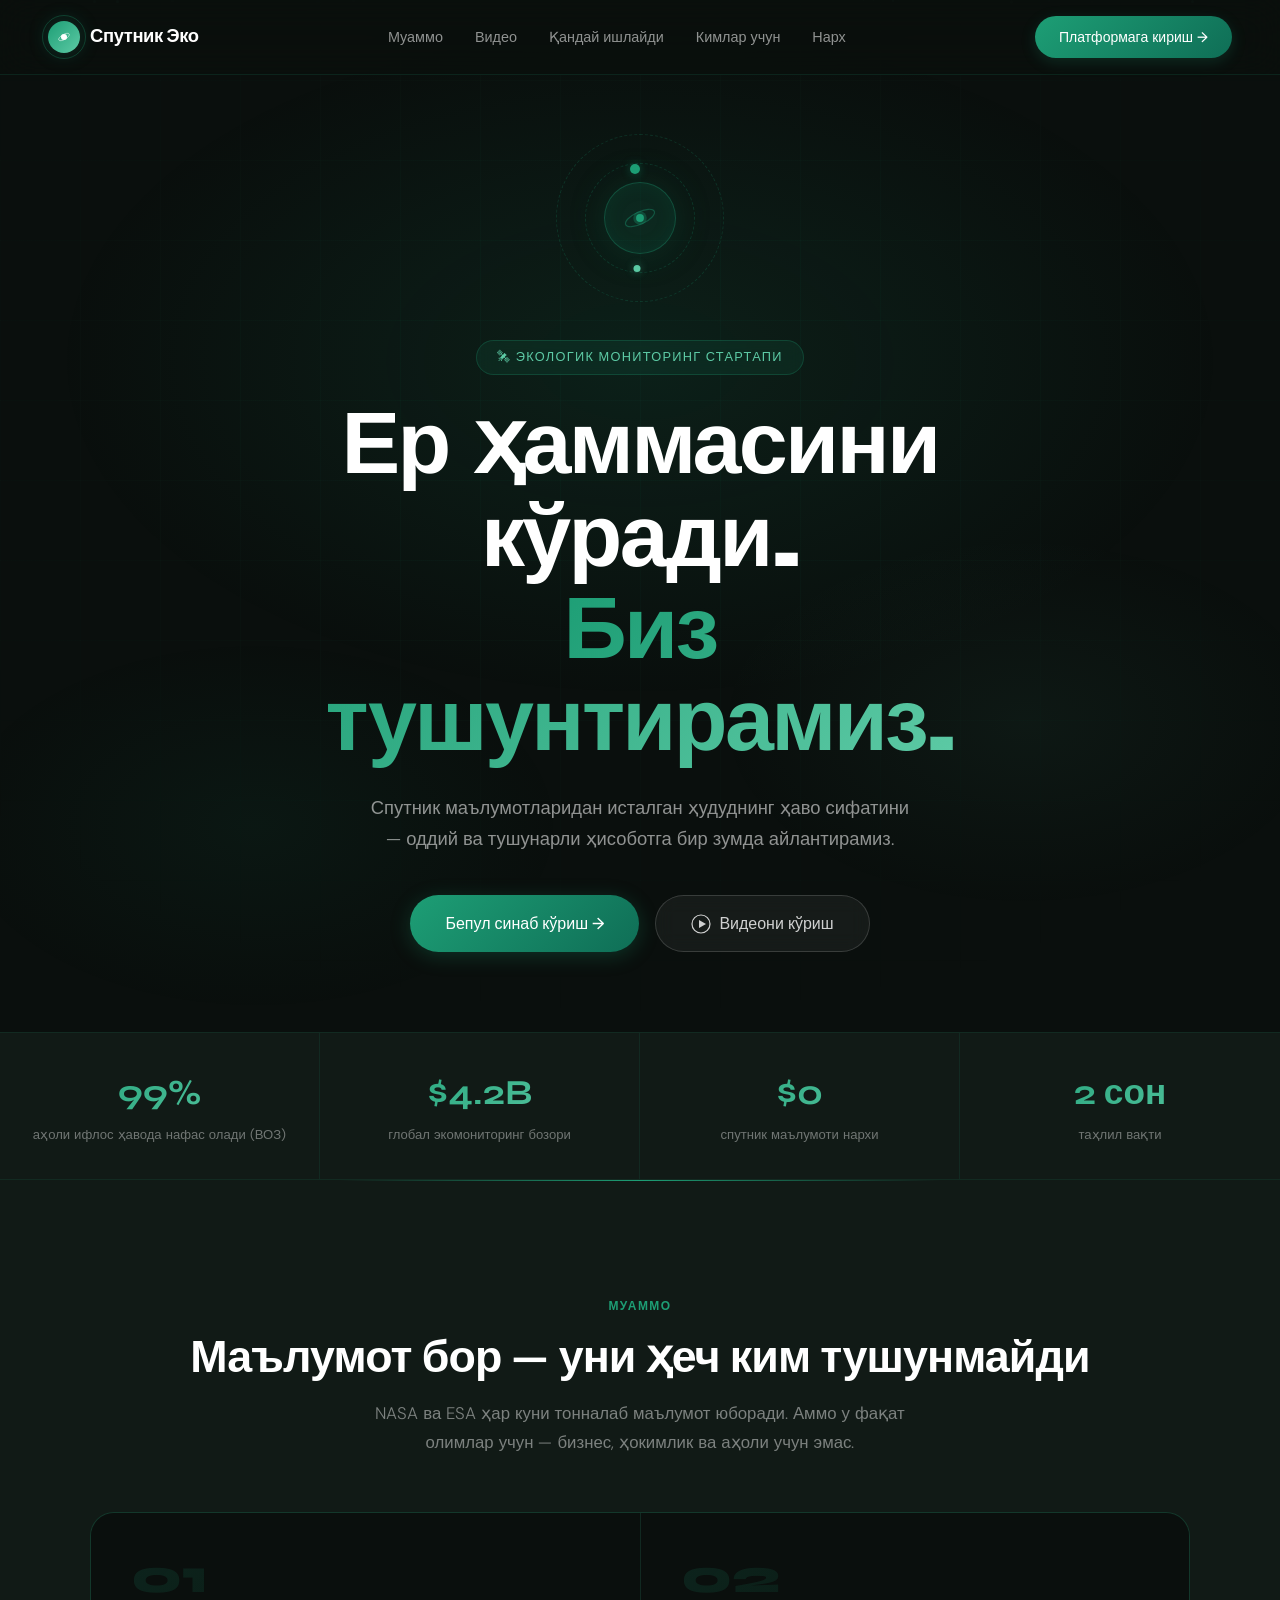
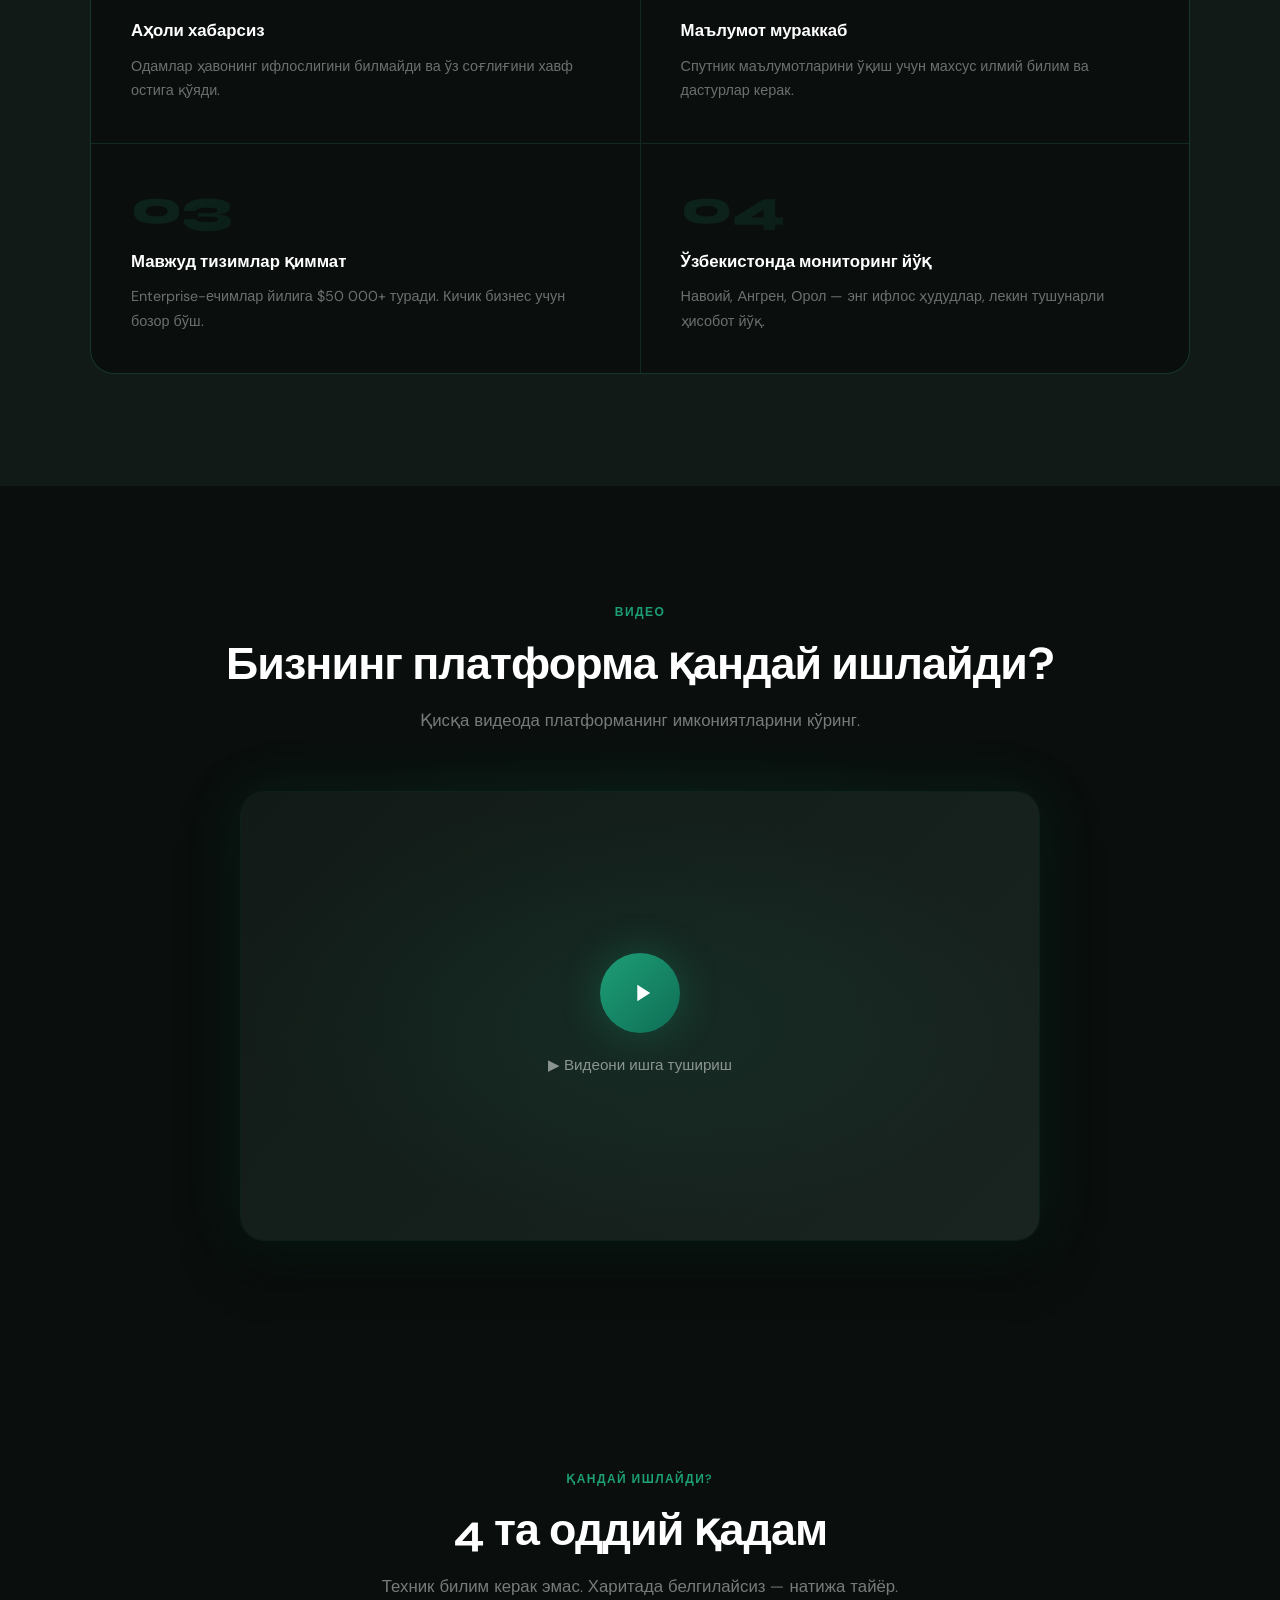
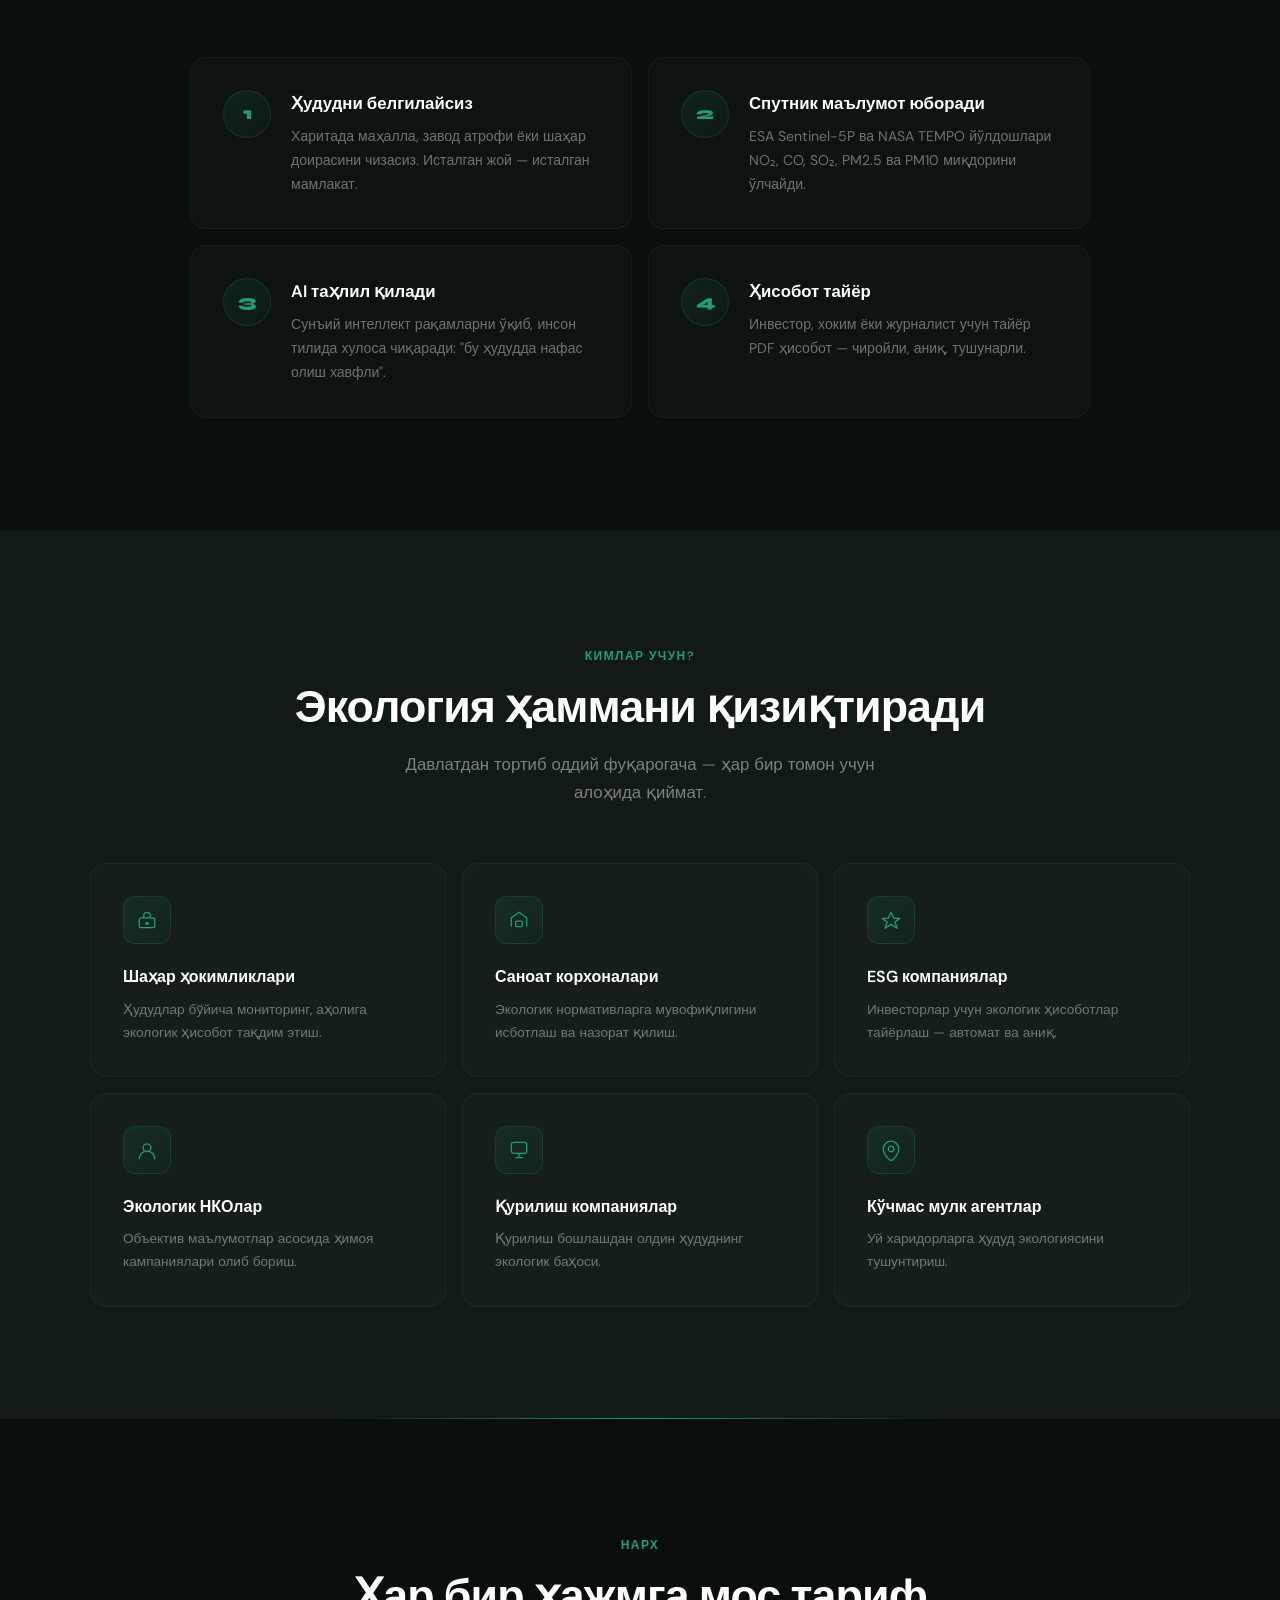
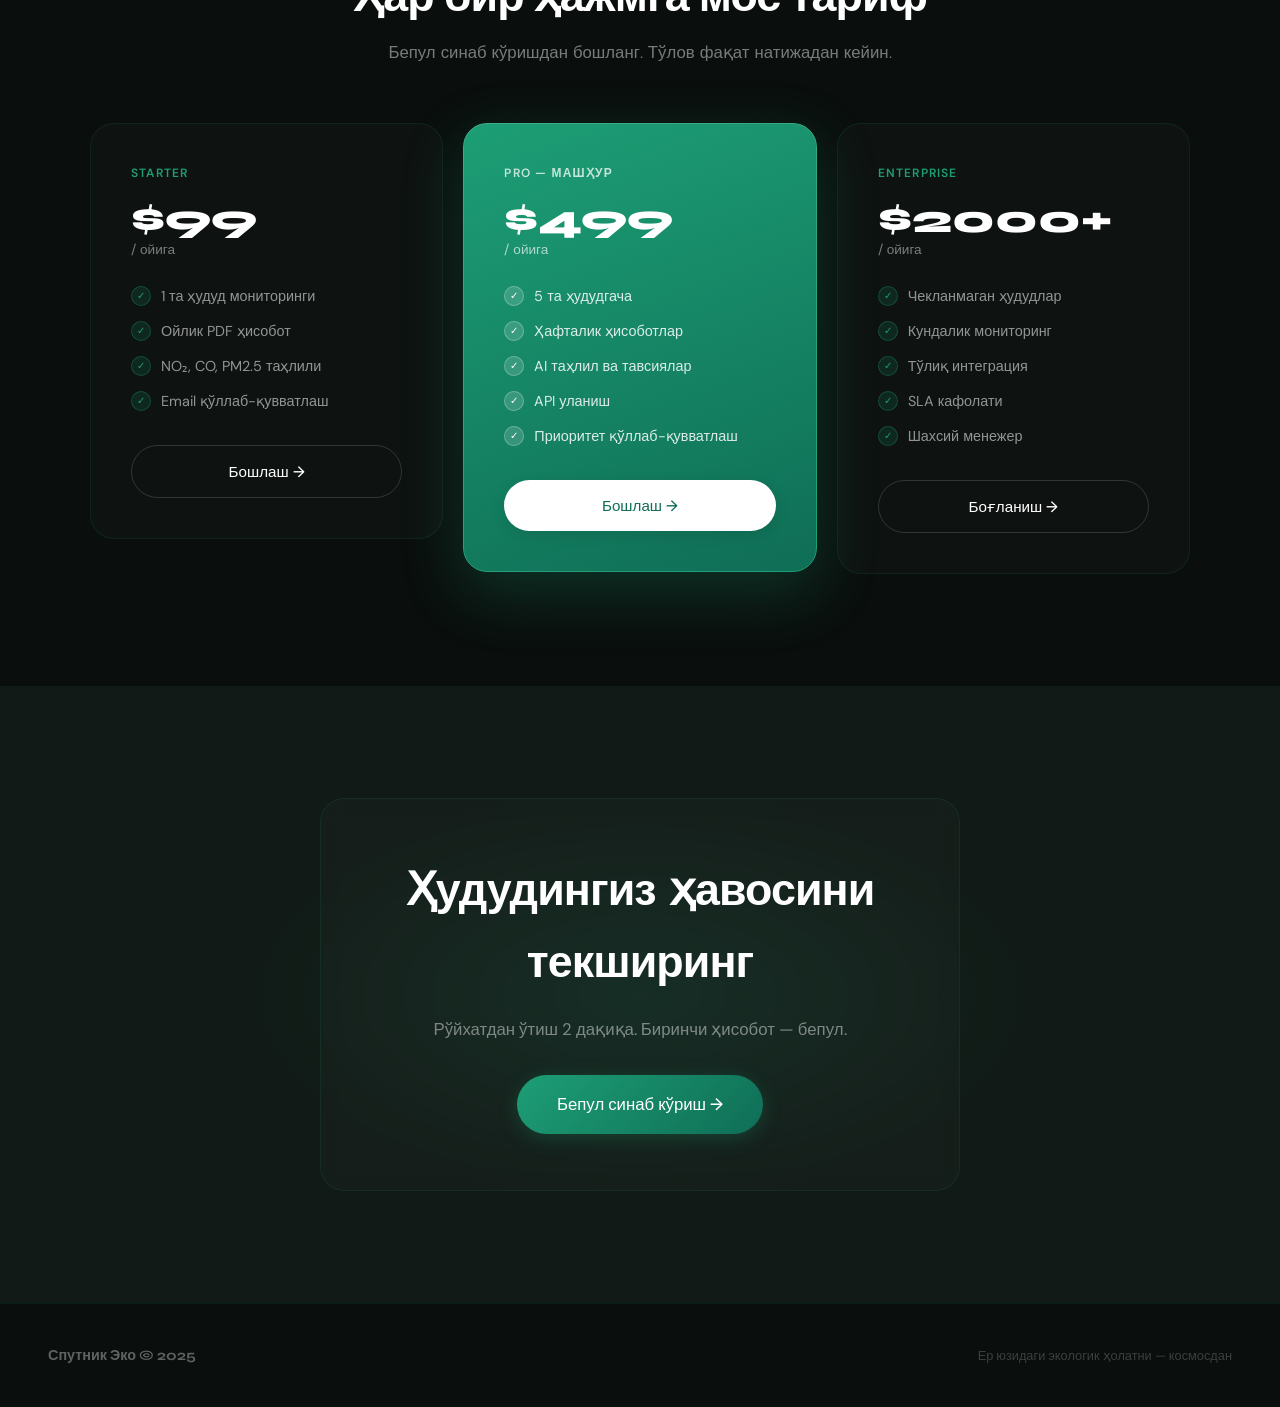
==== commit 4b29889e: "made landing responsive for mobile screen" ====
--- a/landing/index.html
+++ b/landing/index.html
@@ -1109,11 +1109,139 @@
       transform: translateY(0);
     }
 
-    /* ── RESPONSIVE ── */
+    /* ── HAMBURGER MENU ── */
+    .hamburger {
+      display: none;
+      flex-direction: column;
+      gap: 5px;
+      cursor: pointer;
+      padding: 8px;
+      z-index: 200;
+      background: none;
+      border: none;
+      -webkit-tap-highlight-color: transparent;
+    }
+
+    .hamburger span {
+      width: 24px;
+      height: 2px;
+      background: var(--white);
+      border-radius: 2px;
+      transition: all 0.3s ease;
+      display: block;
+    }
+
+    .hamburger.active span:nth-child(1) {
+      transform: rotate(45deg) translate(5px, 5px);
+    }
+
+    .hamburger.active span:nth-child(2) {
+      opacity: 0;
+    }
+
+    .hamburger.active span:nth-child(3) {
+      transform: rotate(-45deg) translate(5px, -5px);
+    }
+
+    /* Mobile menu overlay */
+    .mobile-menu {
+      display: none;
+      position: fixed;
+      top: 0;
+      left: 0;
+      right: 0;
+      bottom: 0;
+      background: rgba(10, 15, 13, 0.97);
+      backdrop-filter: blur(20px);
+      -webkit-backdrop-filter: blur(20px);
+      z-index: 150;
+      flex-direction: column;
+      align-items: center;
+      justify-content: center;
+      gap: 0;
+      opacity: 0;
+      transition: opacity 0.3s ease;
+      pointer-events: none;
+    }
+
+    .mobile-menu.open {
+      display: flex;
+      opacity: 1;
+      pointer-events: all;
+    }
+
+    .mobile-menu a {
+      color: var(--white);
+      text-decoration: none;
+      font-family: 'Syne', sans-serif;
+      font-size: 1.5rem;
+      font-weight: 600;
+      padding: 1rem 2rem;
+      transition: color 0.3s;
+      opacity: 0;
+      transform: translateY(20px);
+    }
+
+    .mobile-menu.open a {
+      opacity: 1;
+      transform: translateY(0);
+    }
+
+    .mobile-menu a:nth-child(1) {
+      transition-delay: 0.05s;
+    }
+
+    .mobile-menu a:nth-child(2) {
+      transition-delay: 0.1s;
+    }
+
+    .mobile-menu a:nth-child(3) {
+      transition-delay: 0.15s;
+    }
+
+    .mobile-menu a:nth-child(4) {
+      transition-delay: 0.2s;
+    }
+
+    .mobile-menu a:nth-child(5) {
+      transition-delay: 0.25s;
+    }
+
+    .mobile-menu a:nth-child(6) {
+      transition-delay: 0.3s;
+    }
+
+    .mobile-menu a:hover {
+      color: var(--green);
+    }
+
+    .mobile-menu .mobile-cta {
+      margin-top: 1.5rem;
+      background: linear-gradient(135deg, var(--green), var(--green-dark));
+      padding: 0.85rem 2.5rem;
+      border-radius: var(--radius-full);
+      font-size: 1rem;
+      font-family: 'DM Sans', sans-serif;
+      box-shadow: 0 4px 20px rgba(29, 158, 117, 0.3);
+    }
+
+    /* ── RESPONSIVE — Tablet (max 900px) ── */
     @media (max-width: 900px) {
+      .nav-links {
+        display: none;
+      }
+
+      .nav-cta {
+        display: none;
+      }
+
+      .hamburger {
+        display: flex;
+      }
+
       .pricing-grid {
         grid-template-columns: 1fr;
-        max-width: 400px;
+        max-width: 420px;
         margin-left: auto;
         margin-right: auto;
       }
@@ -1122,12 +1250,19 @@
         transform: scale(1);
       }
 
+      .price-card {
+        padding: 2rem;
+      }
+
       .audience-grid {
         grid-template-columns: repeat(2, 1fr);
       }
 
       .steps {
         grid-template-columns: 1fr;
+        max-width: 540px;
+        margin-left: auto;
+        margin-right: auto;
       }
 
       .problem-grid {
@@ -1141,49 +1276,390 @@
       .stat-item:nth-child(2) {
         border-right: none;
       }
-    }
-
+
+      .stat-item:nth-child(4) {
+        border-right: none;
+      }
+
+      .video-container {
+        border-radius: var(--radius);
+      }
+
+      .hero {
+        padding: 7rem 1.5rem 4rem;
+      }
+
+      .hero h1 {
+        font-size: clamp(2.2rem, 6vw, 4rem);
+      }
+
+      .hero p {
+        font-size: 1rem;
+      }
+
+      .section-header {
+        margin-bottom: 2.5rem;
+      }
+
+      .orbit-wrap {
+        width: 150px;
+        height: 150px;
+        margin-bottom: 1.5rem;
+      }
+
+      .ring1 {
+        width: 90px;
+        height: 90px;
+        margin: -45px 0 0 -45px;
+      }
+
+      .ring2 {
+        width: 140px;
+        height: 140px;
+        margin: -70px 0 0 -70px;
+      }
+
+      .orbit-core {
+        width: 60px;
+        height: 60px;
+      }
+
+      .orbit-core svg {
+        width: 30px;
+        height: 30px;
+      }
+    }
+
+    /* ── RESPONSIVE — Large phones (max 640px) ── */
     @media (max-width: 640px) {
       nav {
-        padding: 1rem 1.25rem;
+        padding: 0.85rem 1rem;
       }
 
       nav.scrolled {
-        padding: 0.75rem 1.25rem;
-      }
-
-      .nav-links {
-        display: none;
+        padding: 0.65rem 1rem;
       }
 
       section {
-        padding: 4.5rem 1.25rem;
-      }
-
-      .stat-item {
-        padding: 1.5rem 1rem;
+        padding: 4rem 1rem;
+      }
+
+      .hero {
+        padding: 6.5rem 1rem 3.5rem;
+        min-height: auto;
+      }
+
+      .hero h1 {
+        font-size: clamp(1.9rem, 8vw, 3rem);
+        margin-bottom: 1rem;
+      }
+
+      .hero p {
+        font-size: 0.95rem;
+        margin-bottom: 2rem;
+        max-width: 100%;
+      }
+
+      .hero-tag {
+        font-size: 0.7rem;
+        padding: 0.3rem 0.9rem;
+        margin-bottom: 1rem;
+      }
+
+      .hero-btns {
+        flex-direction: column;
+        gap: 0.75rem;
+        width: 100%;
+      }
+
+      .btn-primary,
+      .btn-ghost {
+        width: 100%;
+        justify-content: center;
+        padding: 0.85rem 1.5rem;
+        font-size: 0.95rem;
       }
 
       .stats-strip {
         grid-template-columns: repeat(2, 1fr);
       }
 
+      .stat-item {
+        padding: 1.25rem 0.75rem;
+      }
+
+      .stat-num {
+        font-size: 1.6rem;
+      }
+
+      .stat-label {
+        font-size: 0.72rem;
+      }
+
+      .stat-item:nth-child(2),
+      .stat-item:nth-child(4) {
+        border-right: none;
+      }
+
+      .section-title {
+        font-size: clamp(1.5rem, 5vw, 2rem);
+      }
+
+      .section-sub {
+        font-size: 0.95rem;
+      }
+
+      .section-tag {
+        font-size: 0.7rem;
+      }
+
+      .section-header {
+        margin-bottom: 2rem;
+      }
+
+      .problem-card {
+        padding: 1.5rem;
+      }
+
+      .prob-num {
+        font-size: 2.2rem;
+        margin-bottom: 0.6rem;
+      }
+
+      .prob-title {
+        font-size: 0.95rem;
+      }
+
+      .prob-text {
+        font-size: 0.85rem;
+      }
+
+      .video-container {
+        border-radius: 12px;
+      }
+
+      .play-btn {
+        width: 64px;
+        height: 64px;
+      }
+
+      .play-btn svg {
+        width: 22px;
+        height: 22px;
+      }
+
+      .video-label {
+        font-size: 0.85rem;
+      }
+
+      .step {
+        padding: 1.5rem;
+        gap: 1rem;
+      }
+
+      .step-num {
+        width: 40px;
+        height: 40px;
+        font-size: 0.95rem;
+      }
+
+      .step-body h3 {
+        font-size: 0.95rem;
+      }
+
+      .step-body p {
+        font-size: 0.82rem;
+      }
+
+      .audience-grid {
+        grid-template-columns: 1fr;
+        gap: 12px;
+      }
+
+      .aud-card {
+        padding: 1.5rem;
+      }
+
+      .aud-icon {
+        width: 42px;
+        height: 42px;
+        margin-bottom: 1rem;
+      }
+
+      .aud-title {
+        font-size: 0.95rem;
+      }
+
+      .aud-desc {
+        font-size: 0.82rem;
+      }
+
+      .price-card {
+        padding: 1.75rem;
+        border-radius: var(--radius);
+      }
+
+      .price-amount {
+        font-size: 2rem;
+      }
+
+      .price-features li {
+        font-size: 0.85rem;
+      }
+
+      .price-btn {
+        padding: 0.75rem;
+        font-size: 0.9rem;
+      }
+
+      .cta-box {
+        padding: 2rem 1.25rem;
+        border-radius: var(--radius);
+      }
+
+      .cta-section h2 {
+        font-size: clamp(1.4rem, 5vw, 2rem);
+      }
+
+      .cta-section p {
+        font-size: 0.95rem;
+      }
+
+      .cta-section .btn-primary {
+        width: 100%;
+        justify-content: center;
+        padding: 0.85rem 1.5rem !important;
+        font-size: 0.95rem !important;
+      }
+
       footer {
-        padding: 1.5rem 1.25rem;
+        padding: 1.5rem 1rem;
         flex-direction: column;
         text-align: center;
-      }
-
-      .audience-grid {
-        grid-template-columns: 1fr;
+        gap: 0.5rem;
+      }
+
+      .footer-logo {
+        font-size: 0.85rem;
+      }
+
+      .footer-note {
+        font-size: 0.75rem;
+      }
+
+      .orbit-wrap {
+        width: 130px;
+        height: 130px;
+        margin-bottom: 1.25rem;
+      }
+
+      .ring1 {
+        width: 80px;
+        height: 80px;
+        margin: -40px 0 0 -40px;
+      }
+
+      .ring2 {
+        width: 120px;
+        height: 120px;
+        margin: -60px 0 0 -60px;
+      }
+
+      .orbit-core {
+        width: 52px;
+        height: 52px;
+      }
+
+      .orbit-core svg {
+        width: 26px;
+        height: 26px;
+      }
+
+      .container {
+        padding: 0;
+      }
+    }
+
+    /* ── RESPONSIVE — Small phones (max 380px) ── */
+    @media (max-width: 380px) {
+      .hero {
+        padding: 5.5rem 0.75rem 3rem;
       }
 
       .hero h1 {
-        font-size: clamp(2.2rem, 7vw, 5rem);
+        font-size: 1.7rem;
+      }
+
+      .hero p {
+        font-size: 0.88rem;
+      }
+
+      section {
+        padding: 3rem 0.75rem;
+      }
+
+      .stat-num {
+        font-size: 1.35rem;
+      }
+
+      .stat-label {
+        font-size: 0.65rem;
+      }
+
+      .stat-item {
+        padding: 1rem 0.5rem;
+      }
+
+      .section-title {
+        font-size: 1.35rem;
+      }
+
+      .section-sub {
+        font-size: 0.88rem;
+      }
+
+      .problem-card {
+        padding: 1.25rem;
+      }
+
+      .step {
+        padding: 1.25rem;
+      }
+
+      .price-card {
+        padding: 1.5rem;
+      }
+
+      .price-amount {
+        font-size: 1.75rem;
       }
 
       .cta-box {
-        padding: 2.5rem 1.5rem;
+        padding: 1.5rem 1rem;
+      }
+
+      .mobile-menu a {
+        font-size: 1.25rem;
+        padding: 0.75rem 1.5rem;
+      }
+    }
+
+    /* ── Touch-friendly improvements ── */
+    @media (hover: none) and (pointer: coarse) {
+
+      .btn-primary,
+      .btn-ghost,
+      .price-btn,
+      .nav-cta {
+        min-height: 48px;
+      }
+
+      .step:hover,
+      .aud-card:hover,
+      .problem-card:hover,
+      .price-card:hover:not(.featured),
+      .stat-item:hover {
+        transform: none;
       }
     }
   </style>
@@ -1214,7 +1690,21 @@
       <li><a href="#narx">Нарх</a></li>
     </ul>
     <a href="https://eco-sputnik.duckdns.org/" class="nav-cta" target="_blank" rel="noopener">Платформага кириш →</a>
+    <button class="hamburger" id="hamburger" aria-label="Меню">
+      <span></span><span></span><span></span>
+    </button>
   </nav>
+
+  <!-- MOBILE MENU -->
+  <div class="mobile-menu" id="mobileMenu">
+    <a href="#muammo" onclick="closeMobileMenu()">Муаммо</a>
+    <a href="#video" onclick="closeMobileMenu()">Видео</a>
+    <a href="#qanday" onclick="closeMobileMenu()">Қандай ишлайди</a>
+    <a href="#kimlar" onclick="closeMobileMenu()">Кимлар учун</a>
+    <a href="#narx" onclick="closeMobileMenu()">Нарх</a>
+    <a href="https://eco-sputnik.duckdns.org/" class="mobile-cta" target="_blank" rel="noopener"
+      onclick="closeMobileMenu()">Платформага кириш →</a>
+  </div>
 
   <!-- HERO -->
   <section class="hero">
@@ -1569,6 +2059,20 @@
       }
     }
     createParticles();
+
+    // Hamburger menu
+    const hamburger = document.getElementById('hamburger');
+    const mobileMenu = document.getElementById('mobileMenu');
+    hamburger.addEventListener('click', () => {
+      hamburger.classList.toggle('active');
+      mobileMenu.classList.toggle('open');
+      document.body.style.overflow = mobileMenu.classList.contains('open') ? 'hidden' : '';
+    });
+    function closeMobileMenu() {
+      hamburger.classList.remove('active');
+      mobileMenu.classList.remove('open');
+      document.body.style.overflow = '';
+    }
   </script>
 </body>
 
